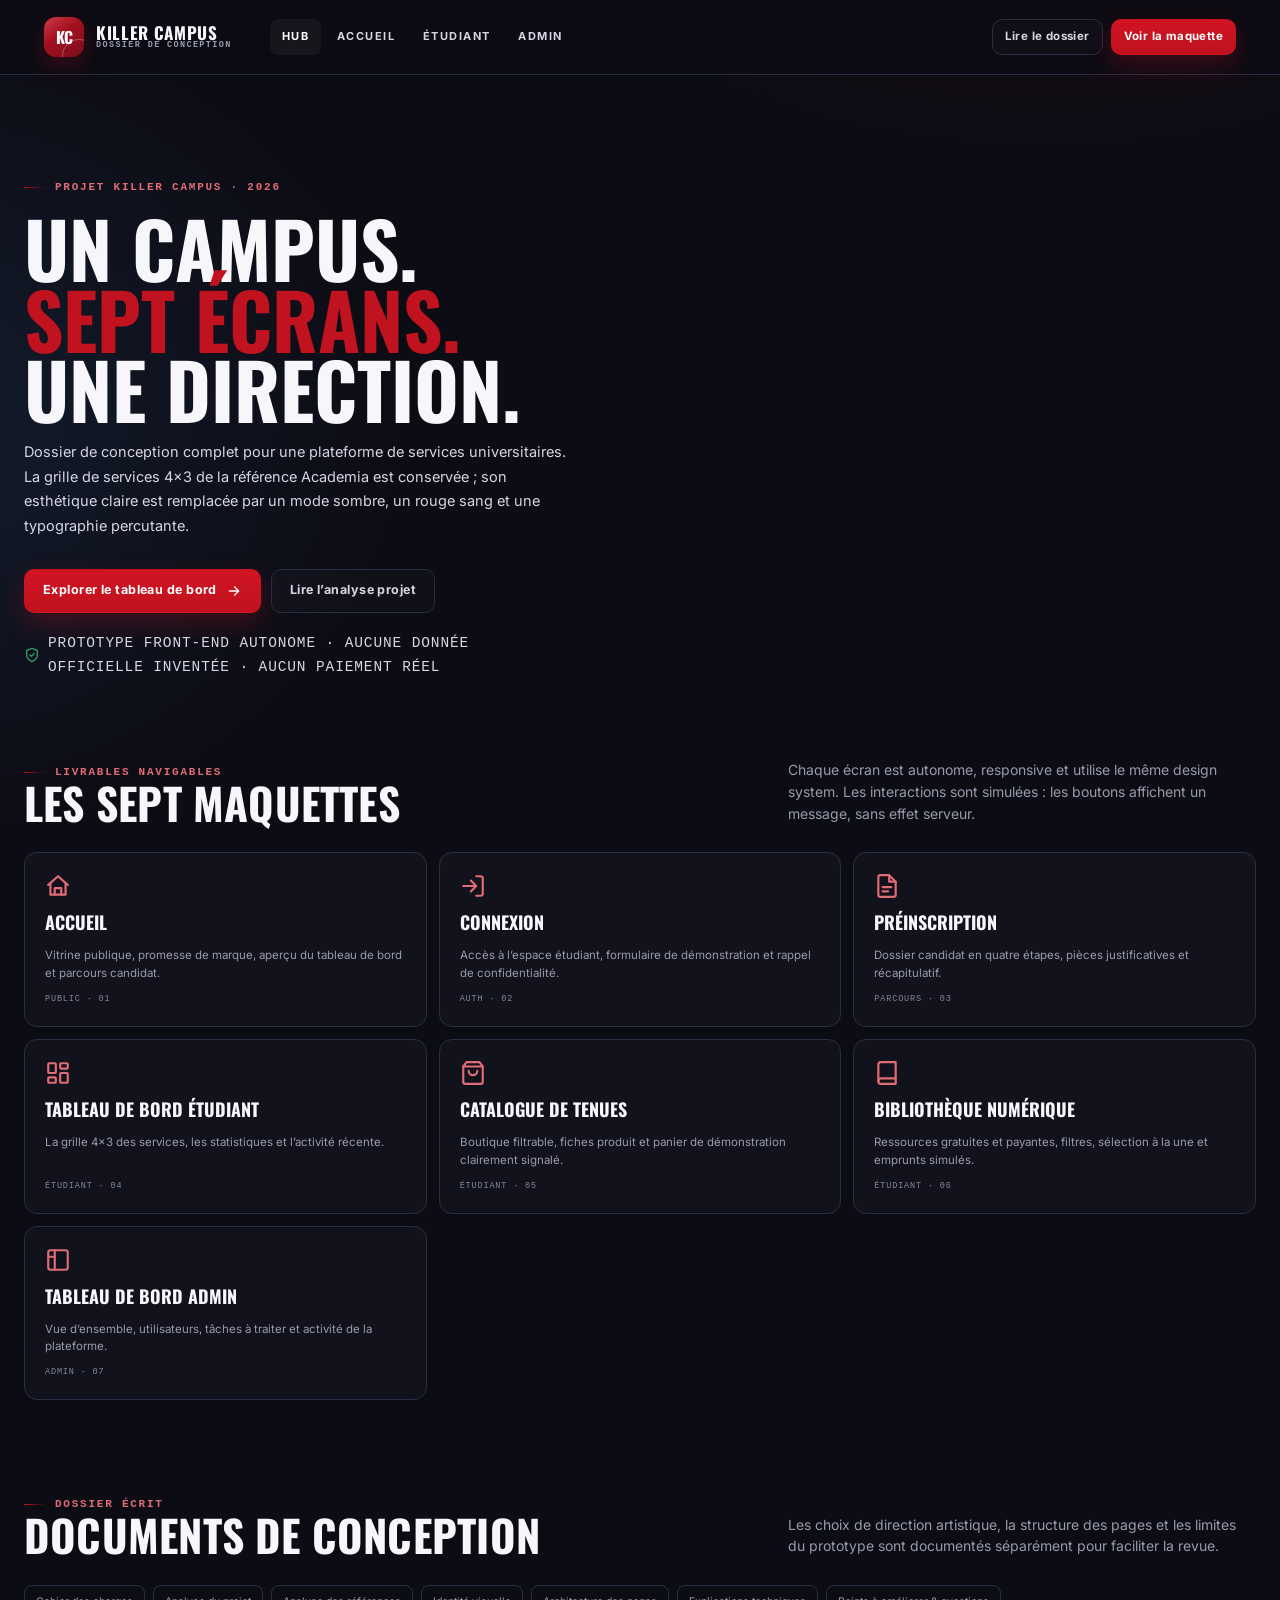
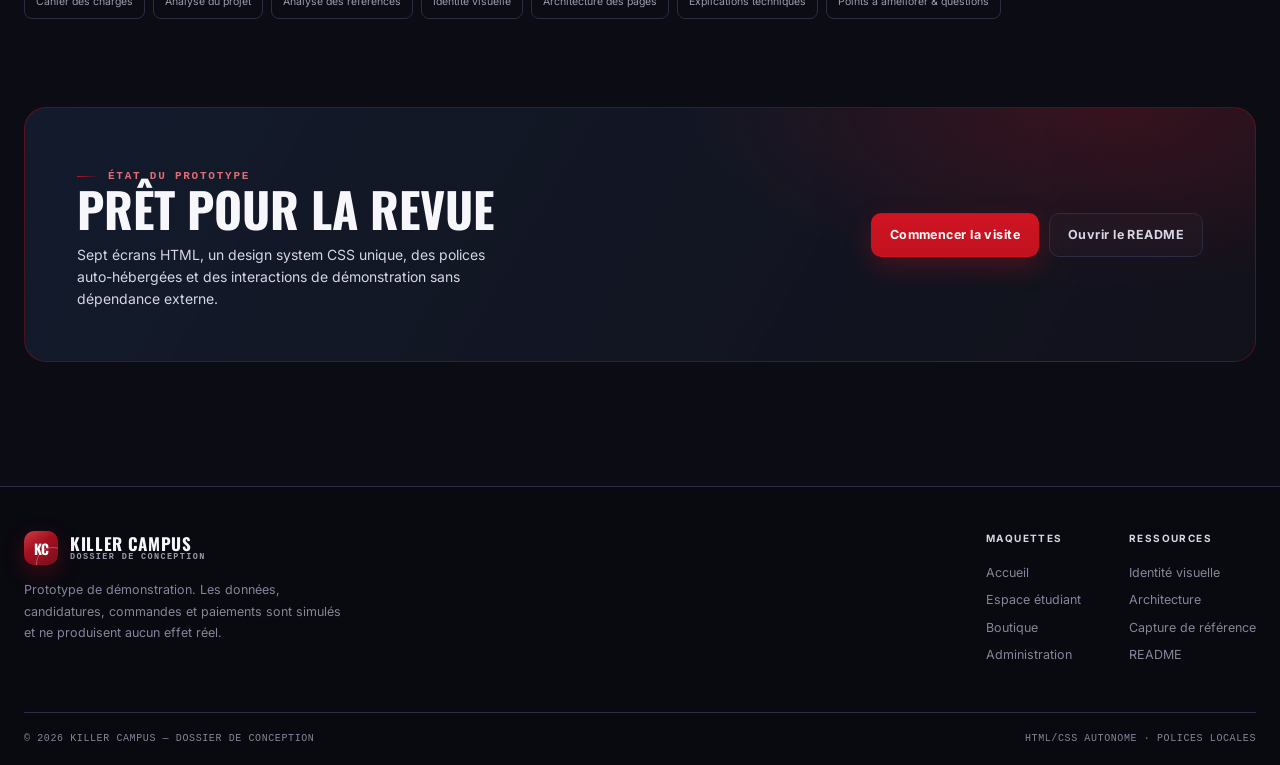
==== index.html @ f640dbdb "Ajoute le dossier de conception et les maquettes Killer Campus" ====
<!DOCTYPE html>
<html lang="fr">
<head>
  <meta charset="utf-8">
  <meta name="viewport" content="width=device-width, initial-scale=1">
  <title>Killer Campus — Dossier de conception &amp; maquettes</title>
  <meta name="description" content="Hub du dossier de conception Killer Campus : analyse, identité visuelle, architecture et sept maquettes HTML/CSS.">
  <link rel="stylesheet" href="styles/killer-campus.css?v=20261032">
</head>
<body>
  <a class="skip-link" href="#contenu">Aller au contenu</a>

  <header class="topbar">
    <div class="topbar-inner">
      <a class="brand" href="index.html">
        <span class="brand-mark">KC</span>
        <span class="brand-text">
          <span class="brand-name">Killer Campus</span>
          <span class="brand-sub">Dossier de conception</span>
        </span>
      </a>

      <nav class="topbar-nav" aria-label="Navigation principale">
        <a class="topbar-link is-active" href="index.html" aria-current="page">Hub</a>
        <a class="topbar-link" href="sources/maquettes/accueil.html">Accueil</a>
        <a class="topbar-link" href="sources/maquettes/dashboard_etudiant.html">Étudiant</a>
        <a class="topbar-link" href="sources/maquettes/dashboard_admin.html">Admin</a>
      </nav>

      <div class="topbar-actions">
        <a class="btn btn--ghost btn--sm" href="sources/README.md">Lire le dossier</a>
        <a class="btn btn--primary btn--sm" href="sources/maquettes/accueil.html">Voir la maquette</a>
        <button class="menu-toggle" type="button" aria-label="Ouvrir le menu" aria-expanded="false" aria-controls="menu-mobile" data-menu-toggle>
          <svg class="icon" viewBox="0 0 24 24" aria-hidden="true"><path d="M4 6h16M4 12h16M4 18h16"/></svg>
        </button>
      </div>
    </div>

    <div class="mobile-nav" id="menu-mobile" data-mobile-nav>
      <nav class="mobile-nav-inner" aria-label="Navigation mobile">
        <a href="index.html" aria-current="page">Hub</a>
        <a href="sources/maquettes/accueil.html">Accueil</a>
        <a href="sources/maquettes/dashboard_etudiant.html">Étudiant</a>
        <a href="sources/maquettes/dashboard_admin.html">Admin</a>
        <a href="sources/README.md">Lire le dossier</a>
      </nav>
    </div>
  </header>

  <main id="contenu">
    <div class="container">
      <section class="hub-hero" aria-labelledby="hub-title">
        <span class="eyebrow">Projet Killer Campus · 2026</span>
        <h1 id="hub-title">Un campus.<br><em>Sept écrans.</em><br>Une direction.</h1>
        <p>
          Dossier de conception complet pour une plateforme de services universitaires.
          La grille de services 4×3 de la référence Academia est conservée ; son esthétique
          claire est remplacée par un mode sombre, un rouge sang et une typographie percutante.
        </p>
        <div class="hero-actions">
          <a class="btn btn--primary" href="sources/maquettes/dashboard_etudiant.html">
            Explorer le tableau de bord
            <svg class="icon icon-sm" viewBox="0 0 24 24" aria-hidden="true"><path d="M5 12h14M13 6l6 6-6 6"/></svg>
          </a>
          <a class="btn btn--ghost" href="sources/analyse_projet.md">Lire l’analyse projet</a>
        </div>
        <p class="hero-note">
          <svg class="icon icon-sm" viewBox="0 0 24 24" aria-hidden="true"><path d="M12 22s8-4 8-10V5l-8-3-8 3v7c0 6 8 10 8 10z"/><path d="m9 12 2 2 4-4"/></svg>
          Prototype front-end autonome · aucune donnée officielle inventée · aucun paiement réel
        </p>
      </section>

      <section class="section section--tight" aria-labelledby="mockups-title">
        <div class="section-head">
          <div>
            <span class="eyebrow">Livrables navigables</span>
            <h2 id="mockups-title">Les sept maquettes</h2>
          </div>
          <p>
            Chaque écran est autonome, responsive et utilise le même design system.
            Les interactions sont simulées : les boutons affichent un message, sans effet serveur.
          </p>
        </div>

        <div class="hub-grid">
          <a class="hub-card" href="sources/maquettes/accueil.html">
            <svg class="icon icon-lg" viewBox="0 0 24 24" aria-hidden="true"><path d="m3 11 9-8 9 8"/><path d="M5 10v10h14V10"/><path d="M9 20v-6h6v6"/></svg>
            <h3>Accueil</h3>
            <p>Vitrine publique, promesse de marque, aperçu du tableau de bord et parcours candidat.</p>
            <span>Public · 01</span>
          </a>
          <a class="hub-card" href="sources/maquettes/connexion.html">
            <svg class="icon icon-lg" viewBox="0 0 24 24" aria-hidden="true"><path d="M15 3h4a2 2 0 0 1 2 2v14a2 2 0 0 1-2 2h-4"/><path d="m10 17 5-5-5-5M15 12H3"/></svg>
            <h3>Connexion</h3>
            <p>Accès à l’espace étudiant, formulaire de démonstration et rappel de confidentialité.</p>
            <span>Auth · 02</span>
          </a>
          <a class="hub-card" href="sources/maquettes/preinscription.html">
            <svg class="icon icon-lg" viewBox="0 0 24 24" aria-hidden="true"><path d="M14 2H6a2 2 0 0 0-2 2v16a2 2 0 0 0 2 2h12a2 2 0 0 0 2-2V8z"/><path d="M14 2v6h6"/><path d="M8 13h8M8 17h5"/></svg>
            <h3>Préinscription</h3>
            <p>Dossier candidat en quatre étapes, pièces justificatives et récapitulatif.</p>
            <span>Parcours · 03</span>
          </a>
          <a class="hub-card" href="sources/maquettes/dashboard_etudiant.html">
            <svg class="icon icon-lg" viewBox="0 0 24 24" aria-hidden="true"><rect x="3" y="3" width="7" height="9" rx="1"/><rect x="14" y="3" width="7" height="5" rx="1"/><rect x="14" y="12" width="7" height="9" rx="1"/><rect x="3" y="16" width="7" height="5" rx="1"/></svg>
            <h3>Tableau de bord étudiant</h3>
            <p>La grille 4×3 des services, les statistiques et l’activité récente.</p>
            <span>Étudiant · 04</span>
          </a>
          <a class="hub-card" href="sources/maquettes/catalogue_tenues.html">
            <svg class="icon icon-lg" viewBox="0 0 24 24" aria-hidden="true"><path d="M6 2 3 6v14a2 2 0 0 0 2 2h14a2 2 0 0 0 2-2V6l-3-4z"/><path d="M3 6h18"/><path d="M16 10a4 4 0 0 1-8 0"/></svg>
            <h3>Catalogue de tenues</h3>
            <p>Boutique filtrable, fiches produit et panier de démonstration clairement signalé.</p>
            <span>Étudiant · 05</span>
          </a>
          <a class="hub-card" href="sources/maquettes/bibliotheque.html">
            <svg class="icon icon-lg" viewBox="0 0 24 24" aria-hidden="true"><path d="M4 19.5A2.5 2.5 0 0 1 6.5 17H20"/><path d="M6.5 2H20v20H6.5A2.5 2.5 0 0 1 4 19.5v-15A2.5 2.5 0 0 1 6.5 2z"/></svg>
            <h3>Bibliothèque numérique</h3>
            <p>Ressources gratuites et payantes, filtres, sélection à la une et emprunts simulés.</p>
            <span>Étudiant · 06</span>
          </a>
          <a class="hub-card" href="sources/maquettes/dashboard_admin.html">
            <svg class="icon icon-lg" viewBox="0 0 24 24" aria-hidden="true"><rect x="3" y="3" width="18" height="18" rx="2"/><path d="M9 3v18M3 9h6"/></svg>
            <h3>Tableau de bord admin</h3>
            <p>Vue d’ensemble, utilisateurs, tâches à traiter et activité de la plateforme.</p>
            <span>Admin · 07</span>
          </a>
        </div>
      </section>

      <section class="section section--tight" aria-labelledby="docs-title">
        <div class="section-head">
          <div>
            <span class="eyebrow">Dossier écrit</span>
            <h2 id="docs-title">Documents de conception</h2>
          </div>
          <p>
            Les choix de direction artistique, la structure des pages et les limites du prototype
            sont documentés séparément pour faciliter la revue.
          </p>
        </div>
        <div class="doc-links">
          <a class="doc-link" href="sources/cahier_des_charges.md">Cahier des charges</a>
          <a class="doc-link" href="sources/analyse_projet.md">Analyse du projet</a>
          <a class="doc-link" href="sources/analyse_referes.md">Analyse des références</a>
          <a class="doc-link" href="sources/identite_visuelle.md">Identité visuelle</a>
          <a class="doc-link" href="sources/architecture_pages.md">Architecture des pages</a>
          <a class="doc-link" href="sources/explications_techniques.md">Explications techniques</a>
          <a class="doc-link" href="sources/points_ameliorer_questions.md">Points à améliorer &amp; questions</a>
        </div>
      </section>

      <section class="section section--tight">
        <div class="cta-band">
          <div>
            <span class="eyebrow">État du prototype</span>
            <h2>Prêt pour la revue</h2>
            <p>
              Sept écrans HTML, un design system CSS unique, des polices auto-hébergées et des
              interactions de démonstration sans dépendance externe.
            </p>
          </div>
          <div class="cta-actions">
            <a class="btn btn--primary" href="sources/maquettes/accueil.html">Commencer la visite</a>
            <a class="btn btn--ghost" href="README.md">Ouvrir le README</a>
          </div>
        </div>
      </section>
    </div>
  </main>

  <footer class="footer">
    <div class="container">
      <div class="footer-inner">
        <div class="footer-brand">
          <a class="brand brand--compact" href="index.html">
            <span class="brand-mark">KC</span>
            <span class="brand-text"><span class="brand-name">Killer Campus</span><span class="brand-sub">Dossier de conception</span></span>
          </a>
          <p>Prototype de démonstration. Les données, candidatures, commandes et paiements sont simulés et ne produisent aucun effet réel.</p>
        </div>
        <div class="footer-cols">
          <div class="footer-col">
            <p class="footer-col-title">Maquettes</p>
            <a href="sources/maquettes/accueil.html">Accueil</a>
            <a href="sources/maquettes/dashboard_etudiant.html">Espace étudiant</a>
            <a href="sources/maquettes/catalogue_tenues.html">Boutique</a>
            <a href="sources/maquettes/dashboard_admin.html">Administration</a>
          </div>
          <div class="footer-col">
            <p class="footer-col-title">Ressources</p>
            <a href="sources/identite_visuelle.md">Identité visuelle</a>
            <a href="sources/architecture_pages.md">Architecture</a>
            <a href="references/referee_academia_20261029.jpg">Capture de référence</a>
            <a href="README.md">README</a>
          </div>
        </div>
      </div>
      <div class="footer-bottom">
        <span>© <span data-year>2026</span> Killer Campus — dossier de conception</span>
        <span>HTML/CSS autonome · polices locales</span>
      </div>
    </div>
  </footer>

  <script src="scripts/app.js?v=20261032"></script>
</body>
</html>
---- styles/killer-campus.css ----
/* ============================================================
   KILLER CAMPUS — DESIGN SYSTEM
   Mode sombre · rouge sang · bleu marine · typographie percutante
   Polices auto-hébergées : aucune dépendance réseau.
   ============================================================ */

/* ---------- 0. Polices ---------- */
@font-face {
  font-family: "Inter";
  font-style: normal;
  font-weight: 400;
  font-display: swap;
  src: url("../assets/fonts/inter-400.ttf") format("truetype");
}

@font-face {
  font-family: "Inter";
  font-style: normal;
  font-weight: 500;
  font-display: swap;
  src: url("../assets/fonts/inter-500.ttf") format("truetype");
}

@font-face {
  font-family: "Inter";
  font-style: normal;
  font-weight: 600;
  font-display: swap;
  src: url("../assets/fonts/inter-600.ttf") format("truetype");
}

@font-face {
  font-family: "Inter";
  font-style: normal;
  font-weight: 700;
  font-display: swap;
  src: url("../assets/fonts/inter-700.ttf") format("truetype");
}

@font-face {
  font-family: "Oswald";
  font-style: normal;
  font-weight: 500;
  font-display: swap;
  src: url("../assets/fonts/oswald-500.ttf") format("truetype");
}

@font-face {
  font-family: "Oswald";
  font-style: normal;
  font-weight: 700;
  font-display: swap;
  src: url("../assets/fonts/oswald-700.ttf") format("truetype");
}

/* ---------- 1. Tokens ---------- */
:root {
  /* Fond */
  --night: #0c0c14;
  --surface: #12121c;
  --surface-2: #171729;
  --surface-3: #1d1d31;

  /* Bordures */
  --border: #2c2c44;
  --border-strong: #3d3d58;

  /* Bleu marine */
  --navy: #1b2a44;
  --navy-soft: #243452;

  /* Rouge */
  --red: #c1121f;
  --red-dark: #a40f1b;
  --red-soft: #e06c75;
  --red-deep: #7a0e1e;
  --red-wash: rgba(193, 18, 31, 0.12);

  /* Texte */
  --text: #f6f6fb;
  --text-2: #d6d6e4;
  --muted: #9a9aae;
  --faint: #85859c;

  /* États */
  --green: #2e9e6b;
  --green-wash: rgba(46, 158, 107, 0.14);
  --amber: #e8a33d;
  --amber-wash: rgba(232, 163, 61, 0.14);

  /* Typographie */
  --font-display: "Oswald", "Archivo Black", "Arial Narrow", "Helvetica Neue", sans-serif;
  --font-body: "Inter", "Segoe UI", system-ui, -apple-system, sans-serif;
  --font-mono: "JetBrains Mono", "SFMono-Regular", Consolas, monospace;

  /* Rythme */
  --radius-sm: 8px;
  --radius: 12px;
  --radius-lg: 16px;
  --radius-xl: 22px;
  --shadow: 0 10px 30px rgba(0, 0, 0, 0.35);
  --shadow-lg: 0 28px 70px rgba(0, 0, 0, 0.55);
  --ring: 0 0 0 3px rgba(193, 18, 31, 0.18);
  --max: 1240px;
}

/* ---------- 2. Reset ---------- */
*,
*::before,
*::after {
  box-sizing: border-box;
}

html {
  scroll-behavior: smooth;
  overflow-x: clip;
}

body {
  margin: 0;
  min-height: 100vh;
  background:
    radial-gradient(900px 540px at 82% -8%, rgba(193, 18, 31, 0.16), transparent 62%),
    radial-gradient(760px 620px at -8% 18%, rgba(27, 42, 68, 0.55), transparent 66%),
    var(--night);
  color: var(--text);
  font-family: var(--font-body);
  font-size: 15px;
  line-height: 1.55;
  -webkit-font-smoothing: antialiased;
  text-rendering: optimizeLegibility;
}

body.app-body {
  background:
    radial-gradient(760px 500px at 88% -10%, rgba(193, 18, 31, 0.1), transparent 60%),
    var(--night);
}

img,
svg {
  display: block;
  max-width: 100%;
}

a {
  color: inherit;
  text-decoration: none;
}

button,
input,
select,
textarea {
  font: inherit;
  color: inherit;
}

button {
  cursor: pointer;
}

h1,
h2,
h3,
h4,
p {
  margin: 0;
}

ul,
ol {
  margin: 0;
  padding: 0;
  list-style: none;
}

::selection {
  background: rgba(193, 18, 31, 0.45);
  color: #fff;
}

:focus-visible {
  outline: 2px solid var(--red-soft);
  outline-offset: 3px;
}

.sr-only {
  position: absolute;
  width: 1px;
  height: 1px;
  padding: 0;
  margin: -1px;
  overflow: hidden;
  clip: rect(0, 0, 0, 0);
  white-space: nowrap;
  border: 0;
}

.skip-link {
  position: fixed;
  top: 12px;
  left: 12px;
  z-index: 200;
  transform: translateY(-160%);
  background: var(--red);
  color: #fff;
  padding: 10px 16px;
  border-radius: var(--radius-sm);
  font-weight: 700;
  transition: transform 0.18s ease;
}

.skip-link:focus {
  transform: none;
}

/* ---------- 3. Typographie ---------- */
.display {
  font-family: var(--font-display);
  font-weight: 800;
  text-transform: uppercase;
  letter-spacing: 0.01em;
  line-height: 0.98;
}

.mono {
  font-family: var(--font-mono);
}

.eyebrow {
  display: inline-flex;
  align-items: center;
  gap: 9px;
  color: var(--red-soft);
  font-family: var(--font-mono);
  font-size: 11px;
  font-weight: 600;
  letter-spacing: 0.16em;
  text-transform: uppercase;
}

.eyebrow::before {
  content: "";
  width: 22px;
  height: 1px;
  background: linear-gradient(90deg, var(--red), transparent);
}

.muted {
  color: var(--muted);
}

.text-2 {
  color: var(--text-2);
}

.text-small {
  font-size: 12.5px;
}

.text-xs {
  font-size: 11px;
}

.upper {
  text-transform: uppercase;
  letter-spacing: 0.12em;
}

/* ---------- 4. Icônes ---------- */
.icon {
  width: 20px;
  height: 20px;
  flex: none;
  fill: none;
  stroke: currentColor;
  stroke-width: 2;
  stroke-linecap: round;
  stroke-linejoin: round;
}

.icon-sm {
  width: 16px;
  height: 16px;
}

.icon-lg {
  width: 26px;
  height: 26px;
}

.icon-xl {
  width: 34px;
  height: 34px;
}

/* ---------- 5. Marque ---------- */
.brand {
  display: inline-flex;
  align-items: center;
  gap: 12px;
  color: var(--text);
  font-weight: 700;
}

.brand-mark {
  position: relative;
  width: 40px;
  height: 40px;
  display: grid;
  place-items: center;
  border-radius: 12px;
  background:
    linear-gradient(145deg, rgba(255, 255, 255, 0.18), transparent 42%),
    linear-gradient(145deg, var(--red), var(--red-deep));
  box-shadow: 0 8px 22px rgba(193, 18, 31, 0.28);
  color: #fff;
  font-family: var(--font-display);
  font-size: 16px;
  font-weight: 900;
  letter-spacing: -0.04em;
  overflow: hidden;
}

.brand-mark::after {
  content: "";
  position: absolute;
  right: -12px;
  bottom: -16px;
  width: 34px;
  height: 34px;
  border: 1px solid rgba(255, 255, 255, 0.28);
  border-radius: 50%;
}

.brand-text {
  display: flex;
  flex-direction: column;
  line-height: 1.05;
}

.brand-name {
  font-family: var(--font-display);
  font-size: 17px;
  font-weight: 800;
  text-transform: uppercase;
  letter-spacing: 0.04em;
}

.brand-sub {
  color: var(--muted);
  font-family: var(--font-mono);
  font-size: 8.5px;
  letter-spacing: 0.16em;
  text-transform: uppercase;
}

.brand--compact .brand-mark {
  width: 34px;
  height: 34px;
  border-radius: 10px;
  font-size: 14px;
}

/* ---------- 6. Topbar publique ---------- */
.topbar {
  position: sticky;
  top: 0;
  z-index: 60;
  background: rgba(12, 12, 20, 0.82);
  border-bottom: 1px solid var(--border);
  backdrop-filter: blur(16px);
}

.topbar-inner {
  display: flex;
  align-items: center;
  gap: 30px;
  max-width: var(--max);
  min-height: 74px;
  margin: 0 auto;
  padding: 0 24px;
}

.topbar-nav {
  display: flex;
  align-items: center;
  gap: 4px;
  margin-left: 8px;
}

.topbar-link {
  padding: 9px 12px;
  border-radius: 8px;
  color: var(--text-2);
  font-size: 11px;
  font-weight: 650;
  letter-spacing: 0.13em;
  text-transform: uppercase;
  transition: color 0.18s ease, background 0.18s ease;
}

.topbar-link:hover,
.topbar-link.is-active {
  color: #fff;
  background: rgba(255, 255, 255, 0.045);
}

.topbar-actions {
  display: flex;
  align-items: center;
  gap: 8px;
  margin-left: auto;
}

.menu-toggle {
  display: none;
  width: 42px;
  height: 42px;
  place-items: center;
  border: 1px solid var(--border);
  border-radius: 10px;
  background: var(--surface);
  color: var(--text);
}

.mobile-nav {
  display: none;
  border-top: 1px solid var(--border);
  background: rgba(12, 12, 20, 0.98);
}

.mobile-nav.is-open {
  display: block;
}

.mobile-nav-inner {
  display: flex;
  flex-direction: column;
  max-width: var(--max);
  margin: 0 auto;
  padding: 14px 24px 20px;
  gap: 4px;
}

.mobile-nav a {
  padding: 12px 10px;
  border-radius: 8px;
  color: var(--text-2);
  font-size: 12px;
  font-weight: 650;
  letter-spacing: 0.12em;
  text-transform: uppercase;
}

.mobile-nav a:hover {
  background: rgba(255, 255, 255, 0.04);
  color: #fff;
}

/* ---------- 7. Boutons ---------- */
.btn {
  display: inline-flex;
  align-items: center;
  justify-content: center;
  gap: 9px;
  min-height: 44px;
  padding: 11px 18px;
  border: 1px solid transparent;
  border-radius: 10px;
  background: transparent;
  color: var(--text);
  font-size: 12.5px;
  font-weight: 650;
  letter-spacing: 0.035em;
  line-height: 1;
  text-decoration: none;
  transition: transform 0.18s ease, background 0.18s ease, border-color 0.18s ease,
    box-shadow 0.18s ease, color 0.18s ease;
}

.btn:hover {
  transform: translateY(-1px);
}

.btn:active {
  transform: translateY(0);
}

.btn--primary {
  background: linear-gradient(180deg, #d01422, var(--red));
  color: #fff;
  box-shadow: 0 10px 26px rgba(193, 18, 31, 0.28);
}

.btn--primary:hover {
  background: linear-gradient(180deg, var(--red), var(--red-dark));
  box-shadow: 0 14px 32px rgba(193, 18, 31, 0.34);
}

.btn--ghost {
  border-color: var(--border);
  color: var(--text-2);
  background: rgba(255, 255, 255, 0.015);
}

.btn--ghost:hover {
  border-color: var(--border-strong);
  color: #fff;
  background: rgba(255, 255, 255, 0.04);
}

.btn--outline {
  border-color: rgba(193, 18, 31, 0.55);
  background: rgba(193, 18, 31, 0.07);
  color: var(--red-soft);
}

.btn--outline:hover {
  background: rgba(193, 18, 31, 0.14);
  border-color: var(--red);
  color: #fff;
}

.btn--sm {
  min-height: 36px;
  padding: 8px 12px;
  font-size: 11.5px;
}

.btn--block {
  width: 100%;
}

.btn--icon {
  width: 40px;
  min-height: 40px;
  padding: 0;
}

/* ---------- 8. Badges ---------- */
.badge {
  display: inline-flex;
  align-items: center;
  gap: 6px;
  padding: 4px 9px;
  border: 1px solid transparent;
  border-radius: 999px;
  font-size: 10.5px;
  font-weight: 650;
  letter-spacing: 0.05em;
  line-height: 1.4;
  white-space: nowrap;
}

.badge--red {
  background: rgba(193, 18, 31, 0.16);
  border-color: rgba(193, 18, 31, 0.38);
  color: #ff9aa2;
}

.badge--green {
  background: var(--green-wash);
  border-color: rgba(46, 158, 107, 0.35);
  color: #6fd3a4;
}

.badge--blue {
  background: rgba(36, 52, 82, 0.65);
  border-color: rgba(96, 126, 170, 0.35);
  color: #a9c0e2;
}

.badge--amber {
  background: var(--amber-wash);
  border-color: rgba(232, 163, 61, 0.35);
  color: #f0bd70;
}

.badge--neutral {
  background: rgba(255, 255, 255, 0.045);
  border-color: var(--border);
  color: var(--text-2);
}

.badge-count {
  display: inline-grid;
  place-items: center;
  min-width: 20px;
  height: 20px;
  padding: 0 5px;
  border-radius: 999px;
  background: var(--red);
  color: #fff;
  font-family: var(--font-mono);
  font-size: 10px;
  font-weight: 700;
  box-shadow: 0 0 0 3px rgba(193, 18, 31, 0.16);
}

/* ---------- 9. Cartes / panneaux ---------- */
.panel {
  border: 1px solid var(--border);
  border-radius: var(--radius-lg);
  background:
    linear-gradient(180deg, rgba(23, 23, 41, 0.72), rgba(18, 18, 28, 0.92));
  box-shadow: var(--shadow);
}

.panel-head {
  display: flex;
  align-items: center;
  justify-content: space-between;
  gap: 16px;
  padding: 18px 20px;
  border-bottom: 1px solid var(--border);
}

.panel-title {
  display: flex;
  align-items: center;
  gap: 9px;
  font-size: 13px;
  font-weight: 650;
  letter-spacing: 0.02em;
}

.panel-title .icon {
  color: var(--red-soft);
}

.panel-body {
  padding: 20px;
}

.panel-body--flush {
  padding: 0;
}

.card {
  border: 1px solid var(--border);
  border-radius: var(--radius-lg);
  background: var(--surface);
  box-shadow: var(--shadow);
}

.card-hover {
  transition: transform 0.2s ease, border-color 0.2s ease, box-shadow 0.2s ease;
}

.card-hover:hover {
  transform: translateY(-3px);
  border-color: var(--border-strong);
  box-shadow: var(--shadow-lg);
}

/* ---------- 10. Layout public ---------- */
.container {
  width: min(var(--max), calc(100% - 48px));
  margin-inline: auto;
}

.section {
  padding: 72px 0;
}

.section--tight {
  padding: 44px 0;
}

.section-head {
  display: flex;
  align-items: flex-end;
  justify-content: space-between;
  gap: 24px;
  margin-bottom: 28px;
}

.section-head h2 {
  font-family: var(--font-display);
  font-size: clamp(28px, 3.4vw, 44px);
  font-weight: 800;
  line-height: 1;
  text-transform: uppercase;
  letter-spacing: 0.005em;
}

.section-head p {
  max-width: 52ch;
  color: var(--muted);
  font-size: 14px;
}

/* ---------- 11. Hero ---------- */
.hero {
  display: grid;
  grid-template-columns: 1.02fr 0.98fr;
  align-items: center;
  gap: clamp(36px, 5vw, 72px);
  padding: clamp(48px, 7vw, 96px) 0 56px;
}

.hero h1 {
  margin: 20px 0 22px;
  font-family: var(--font-display);
  font-size: clamp(52px, 7.2vw, 104px);
  font-weight: 900;
  line-height: 0.9;
  letter-spacing: -0.025em;
  text-transform: uppercase;
}

.hero h1 em {
  color: var(--red);
  font-style: normal;
}

.hero-lead {
  max-width: 54ch;
  color: var(--text-2);
  font-size: clamp(15px, 1.3vw, 17px);
  line-height: 1.7;
}

.hero-actions {
  display: flex;
  flex-wrap: wrap;
  gap: 10px;
  margin-top: 30px;
}

.hero-note {
  display: flex;
  align-items: center;
  gap: 8px;
  margin-top: 18px;
  color: var(--faint);
  font-family: var(--font-mono);
  font-size: 10.5px;
  letter-spacing: 0.06em;
  text-transform: uppercase;
}

.hero-note .icon {
  color: var(--green);
}

.hero-metrics {
  display: flex;
  gap: 28px;
  margin-top: 38px;
  padding-top: 24px;
  border-top: 1px solid var(--border);
}

.hero-metric strong {
  display: block;
  font-family: var(--font-display);
  font-size: 26px;
  font-weight: 800;
  line-height: 1;
}

.hero-metric span {
  color: var(--faint);
  font-family: var(--font-mono);
  font-size: 9.5px;
  letter-spacing: 0.12em;
  text-transform: uppercase;
}

/* Aperçu dashboard */
.preview-wrap {
  position: relative;
}

.preview-wrap::before {
  content: "";
  position: absolute;
  inset: -14% -8% -10%;
  background: radial-gradient(closest-side, rgba(193, 18, 31, 0.2), transparent 72%);
  filter: blur(18px);
  pointer-events: none;
}

.browser {
  position: relative;
  border: 1px solid var(--border-strong);
  border-radius: 18px;
  background: var(--surface);
  box-shadow: 0 40px 100px rgba(0, 0, 0, 0.6);
  overflow: hidden;
  transform: perspective(1400px) rotateY(-4deg) rotateX(2deg);
}

.browser-bar {
  display: flex;
  align-items: center;
  gap: 6px;
  height: 38px;
  padding: 0 14px;
  border-bottom: 1px solid var(--border);
  background: #0a0a11;
}

.browser-dots {
  display: flex;
  gap: 5px;
}

.browser-dots span {
  width: 7px;
  height: 7px;
  border-radius: 50%;
  background: var(--border-strong);
}

.browser-dots span:first-child {
  background: var(--red);
}

.browser-address {
  flex: 1;
  max-width: 220px;
  margin: 0 auto;
  padding: 4px 10px;
  border: 1px solid var(--border);
  border-radius: 999px;
  color: var(--faint);
  font-family: var(--font-mono);
  font-size: 9px;
  text-align: center;
}

.mini-shell {
  display: grid;
  grid-template-columns: 105px minmax(0, 1fr);
  min-height: 350px;
}

.mini-side {
  padding: 16px 10px;
  border-right: 1px solid var(--border);
  background: rgba(12, 12, 20, 0.6);
}

.mini-side .brand-mark {
  width: 26px;
  height: 26px;
  border-radius: 7px;
  font-size: 10px;
  margin-bottom: 16px;
}

.mini-nav {
  display: flex;
  flex-direction: column;
  gap: 5px;
}

.mini-nav span {
  height: 7px;
  border-radius: 4px;
  background: var(--border);
}

.mini-nav span:nth-child(1) {
  width: 82%;
  background: rgba(193, 18, 31, 0.55);
}

.mini-nav span:nth-child(3) {
  width: 66%;
}

.mini-nav span:nth-child(5) {
  width: 74%;
}

.mini-main {
  padding: 16px;
}

.mini-title {
  display: flex;
  align-items: center;
  justify-content: space-between;
  margin-bottom: 12px;
}

.mini-title strong {
  font-family: var(--font-display);
  font-size: 13px;
  letter-spacing: 0.03em;
  text-transform: uppercase;
}

.mini-title span {
  width: 22px;
  height: 22px;
  border-radius: 50%;
  background: var(--navy-soft);
}

.mini-stats {
  display: grid;
  grid-template-columns: repeat(3, 1fr);
  gap: 6px;
  margin-bottom: 10px;
}

.mini-stat {
  padding: 8px;
  border: 1px solid var(--border);
  border-radius: 7px;
  background: rgba(255, 255, 255, 0.02);
}

.mini-stat b {
  display: block;
  font-family: var(--font-display);
  font-size: 15px;
  line-height: 1;
}

.mini-stat i {
  display: block;
  width: 55%;
  height: 4px;
  margin-top: 5px;
  border-radius: 3px;
  background: var(--border);
}

.mini-grid {
  display: grid;
  grid-template-columns: repeat(4, 1fr);
  gap: 6px;
}

.mini-tile {
  display: flex;
  flex-direction: column;
  align-items: flex-start;
  gap: 6px;
  aspect-ratio: 1 / 1;
  padding: 8px;
  border: 1px solid var(--border);
  border-radius: 8px;
  background: rgba(255, 255, 255, 0.018);
}

.mini-tile .icon {
  width: 15px;
  height: 15px;
  color: var(--text-2);
}

.mini-tile span {
  width: 70%;
  height: 4px;
  border-radius: 3px;
  background: var(--border-strong);
}

.mini-tile.is-hot {
  border-color: rgba(193, 18, 31, 0.55);
  background: rgba(193, 18, 31, 0.1);
}

.mini-tile.is-hot .icon {
  color: var(--red-soft);
}

.preview-tag {
  position: absolute;
  right: -8px;
  bottom: 24px;
  display: flex;
  align-items: center;
  gap: 8px;
  padding: 9px 12px;
  border: 1px solid var(--border-strong);
  border-radius: 10px;
  background: rgba(18, 18, 28, 0.95);
  box-shadow: var(--shadow-lg);
  color: var(--text-2);
  font-family: var(--font-mono);
  font-size: 9.5px;
  letter-spacing: 0.08em;
  text-transform: uppercase;
}

.preview-tag .icon {
  color: var(--green);
}

/* ---------- 12. Grilles publiques ---------- */
.feature-grid {
  display: grid;
  grid-template-columns: repeat(3, minmax(0, 1fr));
  gap: 14px;
}

.feature-card {
  position: relative;
  padding: 26px;
  overflow: hidden;
}

.feature-icon {
  display: grid;
  place-items: center;
  width: 44px;
  height: 44px;
  margin-bottom: 18px;
  border: 1px solid rgba(193, 18, 31, 0.35);
  border-radius: 11px;
  background: rgba(193, 18, 31, 0.09);
  color: var(--red-soft);
}

.feature-card h3 {
  margin-bottom: 8px;
  font-family: var(--font-display);
  font-size: 20px;
  font-weight: 800;
  text-transform: uppercase;
  letter-spacing: 0.02em;
}

.feature-card p {
  color: var(--muted);
  font-size: 13.5px;
  line-height: 1.65;
}

.feature-card::after {
  content: "";
  position: absolute;
  right: -40px;
  bottom: -56px;
  width: 120px;
  height: 120px;
  border: 1px solid rgba(255, 255, 255, 0.045);
  border-radius: 50%;
}

.steps {
  display: grid;
  grid-template-columns: repeat(3, minmax(0, 1fr));
  gap: 14px;
  counter-reset: step;
}

.step-card {
  position: relative;
  padding: 24px;
  border-top: 2px solid var(--red);
  counter-increment: step;
}

.step-card::before {
  content: "0" counter(step);
  display: block;
  margin-bottom: 18px;
  color: var(--red);
  font-family: var(--font-display);
  font-size: 34px;
  font-weight: 800;
  line-height: 1;
}

.step-card h3 {
  margin-bottom: 7px;
  font-size: 14px;
  font-weight: 650;
}

.step-card p {
  color: var(--muted);
  font-size: 13px;
}

.cta-band {
  position: relative;
  display: flex;
  align-items: center;
  justify-content: space-between;
  gap: 32px;
  padding: clamp(28px, 5vw, 52px);
  border: 1px solid rgba(193, 18, 31, 0.35);
  border-radius: var(--radius-xl);
  background:
    radial-gradient(600px 260px at 88% 0%, rgba(193, 18, 31, 0.22), transparent 70%),
    linear-gradient(120deg, rgba(27, 42, 68, 0.5), rgba(18, 18, 28, 0.9));
  overflow: hidden;
}

.cta-band h2 {
  max-width: 18ch;
  font-family: var(--font-display);
  font-size: clamp(28px, 4vw, 48px);
  font-weight: 800;
  line-height: 0.98;
  text-transform: uppercase;
}

.cta-band p {
  max-width: 48ch;
  margin-top: 12px;
  color: var(--text-2);
  font-size: 14px;
}

.cta-actions {
  display: flex;
  flex-wrap: wrap;
  gap: 10px;
  flex: none;
}

/* ---------- 13. Footer ---------- */
.footer {
  margin-top: 80px;
  border-top: 1px solid var(--border);
  background: rgba(8, 8, 13, 0.55);
}

.footer-inner {
  display: flex;
  flex-wrap: wrap;
  justify-content: space-between;
  gap: 32px;
  padding: 44px 0;
}

.footer-brand {
  max-width: 320px;
}

.footer-brand p {
  margin-top: 14px;
  color: var(--faint);
  font-size: 12.5px;
  line-height: 1.7;
}

.footer-cols {
  display: flex;
  flex-wrap: wrap;
  gap: 48px;
}

.footer-col h4,
.footer-col-title {
  margin: 0 0 12px;
  color: var(--text-2);
  font-size: 10px;
  font-weight: 700;
  letter-spacing: 0.14em;
  text-transform: uppercase;
}

.footer-col a {
  display: block;
  padding: 4px 0;
  color: var(--faint);
  font-size: 12.5px;
}

.footer-col a:hover {
  color: var(--red-soft);
}

.footer-bottom {
  display: flex;
  flex-wrap: wrap;
  justify-content: space-between;
  gap: 12px;
  padding: 18px 0;
  border-top: 1px solid var(--border);
  color: var(--faint);
  font-family: var(--font-mono);
  font-size: 10px;
  letter-spacing: 0.06em;
  text-transform: uppercase;
}

/* ---------- 14. App shell ---------- */
.app-shell {
  display: grid;
  grid-template-columns: 264px minmax(0, 1fr);
  min-height: 100vh;
}

.sidebar {
  position: sticky;
  top: 0;
  display: flex;
  flex-direction: column;
  gap: 22px;
  height: 100vh;
  padding: 20px 16px 18px;
  border-right: 1px solid var(--border);
  background:
    linear-gradient(180deg, rgba(22, 22, 38, 0.96), rgba(10, 10, 17, 0.99));
  overflow-y: auto;
  z-index: 90;
}

.sidebar-top {
  display: flex;
  align-items: center;
  justify-content: space-between;
  padding: 2px 6px 8px;
}

.sidebar-close {
  display: none;
  width: 34px;
  height: 34px;
  place-items: center;
  border: 1px solid var(--border);
  border-radius: 8px;
  background: transparent;
  color: var(--text-2);
}

.sidebar-nav {
  display: flex;
  flex-direction: column;
  gap: 3px;
}

.nav-group-label {
  padding: 14px 10px 6px;
  color: var(--faint);
  font-family: var(--font-mono);
  font-size: 9px;
  font-weight: 600;
  letter-spacing: 0.16em;
  text-transform: uppercase;
}

.sidebar-link {
  position: relative;
  display: flex;
  align-items: center;
  gap: 11px;
  padding: 9px 10px;
  border-radius: 9px;
  color: var(--text-2);
  font-size: 12.5px;
  font-weight: 500;
  transition: background 0.16s ease, color 0.16s ease;
}

.sidebar-link .icon {
  width: 17px;
  height: 17px;
  color: var(--muted);
}

.sidebar-link:hover {
  background: rgba(255, 255, 255, 0.035);
  color: #fff;
}

.sidebar-link:hover .icon {
  color: var(--text-2);
}

.sidebar-link.is-active {
  background: linear-gradient(90deg, rgba(193, 18, 31, 0.18), rgba(193, 18, 31, 0.03));
  color: #fff;
  box-shadow: inset 2px 0 0 var(--red);
}

.sidebar-link.is-active .icon {
  color: var(--red-soft);
}

.sidebar-link .badge-count {
  margin-left: auto;
}

.sidebar-foot {
  display: flex;
  flex-direction: column;
  gap: 10px;
  margin-top: auto;
  padding-top: 16px;
  border-top: 1px solid var(--border);
}

.sidebar-user {
  display: flex;
  align-items: center;
  gap: 10px;
  padding: 8px;
  border-radius: 10px;
  background: rgba(255, 255, 255, 0.025);
}

.avatar {
  display: grid;
  place-items: center;
  width: 34px;
  height: 34px;
  flex: none;
  border: 1px solid var(--border-strong);
  border-radius: 50%;
  background: linear-gradient(145deg, var(--navy-soft), var(--surface-2));
  color: var(--text);
  font-family: var(--font-display);
  font-size: 12px;
  font-weight: 800;
  letter-spacing: 0.02em;
}

.avatar--red {
  background: linear-gradient(145deg, var(--red), var(--red-deep));
  border-color: rgba(255, 255, 255, 0.2);
}

.sidebar-user-meta {
  min-width: 0;
}

.sidebar-user-meta strong {
  display: block;
  overflow: hidden;
  font-size: 11.5px;
  font-weight: 600;
  text-overflow: ellipsis;
  white-space: nowrap;
}

.sidebar-user-meta span {
  display: block;
  color: var(--faint);
  font-size: 10px;
}

.app-main {
  min-width: 0;
}

.app-topbar {
  position: sticky;
  top: 0;
  z-index: 50;
  display: flex;
  align-items: center;
  gap: 16px;
  min-height: 70px;
  padding: 0 28px;
  border-bottom: 1px solid var(--border);
  background: rgba(12, 12, 20, 0.86);
  backdrop-filter: blur(14px);
}

.app-menu {
  display: none;
  width: 40px;
  height: 40px;
  place-items: center;
  border: 1px solid var(--border);
  border-radius: 9px;
  background: var(--surface);
  color: var(--text);
}

.breadcrumb {
  display: flex;
  align-items: center;
  gap: 8px;
  min-width: 0;
  color: var(--faint);
  font-family: var(--font-mono);
  font-size: 10.5px;
  letter-spacing: 0.06em;
  text-transform: uppercase;
}

.breadcrumb strong {
  overflow: hidden;
  color: var(--text-2);
  font-weight: 500;
  text-overflow: ellipsis;
  white-space: nowrap;
}

.app-search {
  position: relative;
  width: min(280px, 30vw);
  margin-left: auto;
}

.app-search .icon {
  position: absolute;
  top: 50%;
  left: 12px;
  width: 16px;
  height: 16px;
  color: var(--faint);
  transform: translateY(-50%);
  pointer-events: none;
}

.app-search input {
  width: 100%;
  min-height: 38px;
  padding: 8px 12px 8px 36px;
  border: 1px solid var(--border);
  border-radius: 9px;
  background: rgba(255, 255, 255, 0.025);
  color: var(--text);
  font-size: 12px;
}

.app-search input::placeholder {
  color: var(--faint);
}

.app-search input:focus {
  border-color: rgba(193, 18, 31, 0.6);
  outline: none;
  box-shadow: var(--ring);
}

.app-actions {
  display: flex;
  align-items: center;
  gap: 8px;
}

.icon-btn {
  position: relative;
  display: grid;
  place-items: center;
  width: 38px;
  height: 38px;
  border: 1px solid var(--border);
  border-radius: 9px;
  background: rgba(255, 255, 255, 0.018);
  color: var(--text-2);
  transition: background 0.16s ease, border-color 0.16s ease, color 0.16s ease;
}

.icon-btn:hover {
  border-color: var(--border-strong);
  background: rgba(255, 255, 255, 0.04);
  color: #fff;
}

.icon-btn .badge-count {
  position: absolute;
  top: -5px;
  right: -5px;
  box-shadow: 0 0 0 3px var(--night);
}

.app-content {
  width: 100%;
  max-width: 1440px;
  margin: 0 auto;
  padding: 30px 28px 56px;
}

.page-head {
  display: flex;
  align-items: flex-end;
  justify-content: space-between;
  gap: 20px;
  margin-bottom: 24px;
}

.page-head h1 {
  margin-top: 6px;
  font-family: var(--font-display);
  font-size: clamp(30px, 3.4vw, 44px);
  font-weight: 800;
  line-height: 1;
  letter-spacing: 0.005em;
  text-transform: uppercase;
}

.page-head p {
  margin-top: 8px;
  color: var(--muted);
  font-size: 13px;
}

.page-actions {
  display: flex;
  flex-wrap: wrap;
  gap: 8px;
}

.demo-note {
  display: flex;
  align-items: flex-start;
  gap: 10px;
  padding: 11px 14px;
  border: 1px solid rgba(232, 163, 61, 0.28);
  border-radius: 10px;
  background: rgba(232, 163, 61, 0.07);
  color: #d9b17b;
  font-size: 11.5px;
  line-height: 1.5;
}

.demo-note .icon {
  width: 15px;
  height: 15px;
  flex: none;
  margin-top: 1px;
  color: var(--amber);
}

/* ---------- 15. Dashboard ---------- */
.stat-grid {
  display: grid;
  grid-template-columns: repeat(4, minmax(0, 1fr));
  gap: 12px;
}

.stat-card {
  position: relative;
  padding: 17px 18px;
  overflow: hidden;
}

.stat-card::after {
  content: "";
  position: absolute;
  right: -28px;
  top: -36px;
  width: 92px;
  height: 92px;
  border: 1px solid rgba(255, 255, 255, 0.045);
  border-radius: 50%;
}

.stat-label {
  display: flex;
  align-items: center;
  gap: 7px;
  color: var(--muted);
  font-family: var(--font-mono);
  font-size: 9.5px;
  letter-spacing: 0.09em;
  text-transform: uppercase;
}

.stat-label .icon {
  color: var(--red-soft);
}

.stat-value {
  display: flex;
  align-items: baseline;
  gap: 6px;
  margin-top: 10px;
  font-family: var(--font-display);
  font-size: 34px;
  font-weight: 800;
  line-height: 1;
}

.stat-value small {
  color: var(--faint);
  font-family: var(--font-body);
  font-size: 11px;
  font-weight: 500;
}

.stat-trend {
  display: inline-flex;
  align-items: center;
  gap: 4px;
  margin-top: 8px;
  color: var(--green);
  font-family: var(--font-mono);
  font-size: 9.5px;
  letter-spacing: 0.04em;
}

.stat-trend.is-down {
  color: var(--red-soft);
}

.dashboard-banner {
  display: flex;
  align-items: center;
  gap: 16px;
  margin-bottom: 18px;
  padding: 18px 20px;
  border: 1px solid rgba(193, 18, 31, 0.28);
  border-radius: var(--radius-lg);
  background:
    radial-gradient(420px 180px at 86% 0%, rgba(193, 18, 31, 0.2), transparent 70%),
    linear-gradient(120deg, rgba(27, 42, 68, 0.45), rgba(18, 18, 28, 0.75));
}

.dashboard-banner h2 {
  font-family: var(--font-display);
  font-size: clamp(22px, 2.4vw, 30px);
  font-weight: 800;
  line-height: 1;
  text-transform: uppercase;
}

.dashboard-banner p {
  margin-top: 5px;
  color: var(--text-2);
  font-size: 12.5px;
}

.dashboard-banner .avatar {
  width: 46px;
  height: 46px;
  font-size: 15px;
}

.dashboard-banner-actions {
  margin-left: auto;
}

.service-grid {
  display: grid;
  grid-template-columns: repeat(4, minmax(0, 1fr));
  gap: 11px;
}

.service-card {
  position: relative;
  display: flex;
  flex-direction: column;
  align-items: flex-start;
  gap: 9px;
  min-height: 132px;
  padding: 15px;
  border: 1px solid var(--border);
  border-radius: 13px;
  background:
    linear-gradient(145deg, rgba(29, 29, 49, 0.8), rgba(18, 18, 28, 0.9));
  color: var(--text);
  text-align: left;
  transition: transform 0.18s ease, border-color 0.18s ease, box-shadow 0.18s ease,
    background 0.18s ease;
}

.service-card:hover {
  transform: translateY(-2px);
  border-color: var(--border-strong);
  box-shadow: 0 14px 30px rgba(0, 0, 0, 0.32);
}

.service-card.is-active {
  border-color: rgba(193, 18, 31, 0.55);
  background:
    linear-gradient(145deg, rgba(193, 18, 31, 0.17), rgba(23, 23, 41, 0.94));
  box-shadow: inset 0 0 0 1px rgba(193, 18, 31, 0.12);
}

.service-icon {
  display: grid;
  place-items: center;
  width: 40px;
  height: 40px;
  border: 1px solid var(--border);
  border-radius: 10px;
  background: rgba(255, 255, 255, 0.035);
  color: var(--text-2);
}

.service-card.is-active .service-icon {
  border-color: transparent;
  background: linear-gradient(145deg, var(--red), var(--red-deep));
  color: #fff;
  box-shadow: 0 7px 18px rgba(193, 18, 31, 0.3);
}

.service-card.is-empty {
  border-style: dashed;
  background: rgba(18, 18, 28, 0.45);
  color: var(--muted);
}

.service-card.is-empty:hover {
  transform: none;
  border-color: var(--border-strong);
  box-shadow: none;
}

.service-card.is-empty .service-icon {
  border-style: dashed;
  background: transparent;
  color: var(--faint);
}

.service-label {
  font-size: 12.5px;
  font-weight: 600;
  line-height: 1.3;
}

.service-meta {
  margin-top: auto;
  color: var(--faint);
  font-family: var(--font-mono);
  font-size: 8.5px;
  letter-spacing: 0.11em;
  text-transform: uppercase;
}

.service-card .badge {
  position: absolute;
  top: 12px;
  right: 12px;
}

.dash-grid {
  display: grid;
  grid-template-columns: minmax(0, 1.45fr) minmax(300px, 0.85fr);
  gap: 14px;
  align-items: start;
}

.activity-list {
  display: flex;
  flex-direction: column;
}

.activity-item {
  display: flex;
  align-items: flex-start;
  gap: 12px;
  padding: 14px 20px;
  border-bottom: 1px solid rgba(44, 44, 68, 0.55);
}

.activity-item:last-child {
  border-bottom: 0;
}

.activity-dot {
  display: grid;
  place-items: center;
  width: 30px;
  height: 30px;
  flex: none;
  border: 1px solid var(--border);
  border-radius: 9px;
  background: rgba(255, 255, 255, 0.03);
  color: var(--text-2);
}

.activity-dot .icon {
  width: 14px;
  height: 14px;
}

.activity-body {
  min-width: 0;
}

.activity-body strong {
  font-size: 12.5px;
  font-weight: 600;
}

.activity-body p {
  margin-top: 2px;
  color: var(--muted);
  font-size: 11.5px;
}

.activity-body time {
  display: block;
  margin-top: 4px;
  color: var(--faint);
  font-family: var(--font-mono);
  font-size: 9px;
  letter-spacing: 0.06em;
  text-transform: uppercase;
}

.event-item {
  display: flex;
  gap: 12px;
  padding: 13px 20px;
  border-bottom: 1px solid rgba(44, 44, 68, 0.55);
}

.event-item:last-child {
  border-bottom: 0;
}

.event-date {
  display: grid;
  place-items: center;
  width: 42px;
  height: 44px;
  flex: none;
  border: 1px solid var(--border);
  border-radius: 9px;
  background: rgba(255, 255, 255, 0.025);
  text-align: center;
}

.event-date strong {
  display: block;
  font-family: var(--font-display);
  font-size: 16px;
  font-weight: 800;
  line-height: 1;
}

.event-date span {
  display: block;
  margin-top: 2px;
  color: var(--red-soft);
  font-family: var(--font-mono);
  font-size: 8px;
  letter-spacing: 0.1em;
  text-transform: uppercase;
}

.event-body strong {
  display: block;
  font-size: 12px;
  font-weight: 600;
}

.event-body span {
  display: block;
  margin-top: 2px;
  color: var(--faint);
  font-size: 10.5px;
}

.progress-list {
  display: flex;
  flex-direction: column;
  gap: 16px;
}

.progress-row {
  display: flex;
  flex-direction: column;
  gap: 7px;
}

.progress-row-head {
  display: flex;
  align-items: center;
  justify-content: space-between;
  gap: 12px;
  color: var(--text-2);
  font-size: 11.5px;
}

.progress-row-head span:last-child {
  color: var(--muted);
  font-family: var(--font-mono);
  font-size: 10px;
}

.progress-track {
  height: 6px;
  border-radius: 999px;
  background: rgba(255, 255, 255, 0.055);
  overflow: hidden;
}

.progress-fill {
  height: 100%;
  border-radius: inherit;
  background: linear-gradient(90deg, var(--red-dark), var(--red));
}

.progress-fill.is-green {
  background: linear-gradient(90deg, #1e6e4a, var(--green));
}

.progress-fill.is-blue {
  background: linear-gradient(90deg, var(--navy), #43648f);
}

/* ---------- 16. Formulaires ---------- */
.form-grid {
  display: grid;
  grid-template-columns: repeat(2, minmax(0, 1fr));
  gap: 16px;
}

.form-grid .span-2 {
  grid-column: span 2;
}

.field {
  display: flex;
  flex-direction: column;
  gap: 7px;
}

.label {
  color: var(--text-2);
  font-size: 11.5px;
  font-weight: 600;
  letter-spacing: 0.02em;
}

.label .req {
  color: var(--red-soft);
}

.hint {
  color: var(--faint);
  font-size: 10.5px;
  line-height: 1.45;
}

.input,
.select,
.textarea {
  width: 100%;
  min-height: 46px;
  padding: 11px 13px;
  border: 1px solid var(--border);
  border-radius: 10px;
  background: var(--surface-2);
  color: var(--text);
  font-size: 13px;
  transition: border-color 0.16s ease, box-shadow 0.16s ease, background 0.16s ease;
}

.textarea {
  min-height: 98px;
  resize: vertical;
}

.input::placeholder,
.textarea::placeholder {
  color: var(--faint);
}

.input:hover,
.select:hover,
.textarea:hover {
  border-color: var(--border-strong);
}

.input:focus,
.select:focus,
.textarea:focus {
  border-color: rgba(193, 18, 31, 0.7);
  outline: none;
  box-shadow: var(--ring);
  background: rgba(23, 23, 41, 0.92);
}

.select {
  appearance: none;
  padding-right: 38px;
  background-image: url("data:image/svg+xml,%3Csvg xmlns='http://www.w3.org/2000/svg' width='16' height='16' viewBox='0 0 24 24' fill='none' stroke='%239A9AAE' stroke-width='2' stroke-linecap='round' stroke-linejoin='round'%3E%3Cpolyline points='6 9 12 15 18 9'/%3E%3C/svg%3E");
  background-repeat: no-repeat;
  background-position: right 13px center;
}

.input-group {
  position: relative;
}

.input-group .icon {
  position: absolute;
  top: 50%;
  left: 13px;
  width: 17px;
  height: 17px;
  color: var(--faint);
  transform: translateY(-50%);
  pointer-events: none;
}

.input-group .input {
  padding-left: 40px;
}

.input-group .input-action {
  position: absolute;
  top: 50%;
  right: 8px;
  display: grid;
  place-items: center;
  width: 32px;
  height: 32px;
  border: 0;
  border-radius: 7px;
  background: transparent;
  color: var(--muted);
  transform: translateY(-50%);
}

.input-group .input-action:hover {
  background: rgba(255, 255, 255, 0.05);
  color: var(--text);
}

.check {
  display: flex;
  align-items: flex-start;
  gap: 10px;
  color: var(--muted);
  font-size: 11.5px;
  line-height: 1.5;
}

.check input {
  width: 16px;
  height: 16px;
  margin-top: 1px;
  accent-color: var(--red);
  flex: none;
}

.form-actions {
  display: flex;
  flex-wrap: wrap;
  align-items: center;
  justify-content: space-between;
  gap: 12px;
  padding-top: 18px;
  border-top: 1px solid var(--border);
}

.form-actions-right {
  display: flex;
  flex-wrap: wrap;
  gap: 8px;
}

.upload-grid {
  display: grid;
  grid-template-columns: repeat(3, minmax(0, 1fr));
  gap: 10px;
}

.upload-card {
  display: flex;
  flex-direction: column;
  align-items: center;
  gap: 7px;
  padding: 18px 12px;
  border: 1px dashed var(--border-strong);
  border-radius: 10px;
  background: rgba(255, 255, 255, 0.015);
  color: var(--muted);
  text-align: center;
  transition: border-color 0.16s ease, background 0.16s ease;
}

.upload-card:hover {
  border-color: var(--red);
  background: rgba(193, 18, 31, 0.06);
}

.upload-card strong {
  color: var(--text-2);
  font-size: 11.5px;
  font-weight: 600;
}

.upload-card span {
  font-size: 9.5px;
  color: var(--faint);
}

.upload-card .icon {
  width: 22px;
  height: 22px;
  color: var(--red-soft);
}

/* ---------- 17. Stepper ---------- */
.stepper {
  display: flex;
  gap: 0;
  padding: 18px 20px;
  border: 1px solid var(--border);
  border-radius: var(--radius-lg);
  background: rgba(18, 18, 28, 0.72);
}

.step {
  position: relative;
  flex: 1;
  display: flex;
  align-items: center;
  gap: 10px;
  min-width: 0;
}

.step::after {
  content: "";
  flex: 1;
  height: 1px;
  margin: 0 12px;
  background: var(--border);
}

.step:last-child::after {
  display: none;
}

.step-dot {
  display: grid;
  place-items: center;
  width: 28px;
  height: 28px;
  flex: none;
  border: 1px solid var(--border-strong);
  border-radius: 50%;
  background: var(--surface-2);
  color: var(--muted);
  font-family: var(--font-mono);
  font-size: 10px;
  font-weight: 700;
}

.step-label {
  display: flex;
  flex-direction: column;
  min-width: 0;
}

.step-label strong {
  overflow: hidden;
  color: var(--text-2);
  font-size: 10.5px;
  font-weight: 600;
  text-overflow: ellipsis;
  white-space: nowrap;
}

.step-label span {
  color: var(--faint);
  font-family: var(--font-mono);
  font-size: 8px;
  letter-spacing: 0.08em;
  text-transform: uppercase;
}

.step.is-done .step-dot {
  border-color: transparent;
  background: var(--green);
  color: #fff;
}

.step.is-done .step-label strong {
  color: var(--text);
}

.step.is-active .step-dot {
  border-color: transparent;
  background: var(--red);
  color: #fff;
  box-shadow: 0 0 0 4px rgba(193, 18, 31, 0.15);
}

.step.is-active .step-label strong {
  color: #fff;
}

.summary-list {
  display: flex;
  flex-direction: column;
}

.summary-row {
  display: flex;
  align-items: flex-start;
  justify-content: space-between;
  gap: 14px;
  padding: 11px 0;
  border-bottom: 1px solid rgba(44, 44, 68, 0.55);
  font-size: 11.5px;
}

.summary-row:last-child {
  border-bottom: 0;
}

.summary-row span {
  color: var(--muted);
}

.summary-row strong {
  max-width: 60%;
  color: var(--text-2);
  font-weight: 600;
  text-align: right;
}

/* ---------- 18. Boutique ---------- */
.filter-bar {
  display: flex;
  flex-wrap: wrap;
  align-items: center;
  gap: 8px;
  margin-bottom: 16px;
}

.chip {
  display: inline-flex;
  align-items: center;
  gap: 6px;
  min-height: 34px;
  padding: 7px 12px;
  border: 1px solid var(--border);
  border-radius: 999px;
  background: rgba(255, 255, 255, 0.02);
  color: var(--muted);
  font-size: 10.5px;
  font-weight: 600;
  letter-spacing: 0.04em;
  transition: border-color 0.16s ease, color 0.16s ease, background 0.16s ease;
}

.chip:hover {
  border-color: var(--border-strong);
  color: var(--text-2);
}

.chip.is-active {
  border-color: rgba(193, 18, 31, 0.6);
  background: rgba(193, 18, 31, 0.12);
  color: #ffb3b9;
}

.filter-spacer {
  flex: 1;
}

.select--sm {
  width: auto;
  min-height: 34px;
  padding: 6px 34px 6px 11px;
  font-size: 10.5px;
  background-position: right 10px center;
}

.shop-layout {
  display: grid;
  grid-template-columns: minmax(0, 1fr) 300px;
  gap: 16px;
  align-items: start;
}

.product-grid {
  display: grid;
  grid-template-columns: repeat(3, minmax(0, 1fr));
  gap: 13px;
}

.product-card {
  overflow: hidden;
  border: 1px solid var(--border);
  border-radius: 14px;
  background: var(--surface);
  transition: transform 0.18s ease, border-color 0.18s ease, box-shadow 0.18s ease;
}

.product-card:hover {
  transform: translateY(-3px);
  border-color: var(--border-strong);
  box-shadow: var(--shadow-lg);
}

.product-art {
  position: relative;
  display: grid;
  place-items: center;
  aspect-ratio: 4 / 3;
  overflow: hidden;
  background:
    radial-gradient(120% 100% at 20% 0%, rgba(255, 255, 255, 0.12), transparent 55%),
    linear-gradient(145deg, #22223a, #13131f);
}

.product-art::before {
  content: "";
  position: absolute;
  inset: 0;
  background-image:
    linear-gradient(rgba(255, 255, 255, 0.035) 1px, transparent 1px),
    linear-gradient(90deg, rgba(255, 255, 255, 0.035) 1px, transparent 1px);
  background-size: 22px 22px;
  mask-image: linear-gradient(180deg, #000, transparent 80%);
}

.product-art .icon {
  position: relative;
  z-index: 1;
  width: 46%;
  height: 46%;
  color: rgba(246, 246, 251, 0.86);
  filter: drop-shadow(0 14px 20px rgba(0, 0, 0, 0.45));
  stroke-width: 1.4;
}

.product-art--red {
  background:
    radial-gradient(120% 100% at 20% 0%, rgba(255, 255, 255, 0.16), transparent 55%),
    linear-gradient(145deg, #5c0c16, #21070d);
}

.product-art--navy {
  background:
    radial-gradient(120% 100% at 20% 0%, rgba(255, 255, 255, 0.14), transparent 55%),
    linear-gradient(145deg, #1b2a44, #0e1523);
}

.product-art--green {
  background:
    radial-gradient(120% 100% at 20% 0%, rgba(255, 255, 255, 0.12), transparent 55%),
    linear-gradient(145deg, #174634, #0b1f18);
}

.product-art--amber {
  background:
    radial-gradient(120% 100% at 20% 0%, rgba(255, 255, 255, 0.14), transparent 55%),
    linear-gradient(145deg, #5a3b11, #231708);
}

.product-art--slate {
  background:
    radial-gradient(120% 100% at 20% 0%, rgba(255, 255, 255, 0.1), transparent 55%),
    linear-gradient(145deg, #2d2d42, #14141f);
}

.product-art--violet {
  background:
    radial-gradient(120% 100% at 20% 0%, rgba(255, 255, 255, 0.12), transparent 55%),
    linear-gradient(145deg, #3b2145, #180d1e);
}

.product-body {
  padding: 13px 14px 14px;
}

.product-top {
  display: flex;
  align-items: flex-start;
  justify-content: space-between;
  gap: 10px;
}

.product-title {
  font-size: 12.5px;
  font-weight: 600;
  line-height: 1.3;
}

.product-type {
  margin-top: 3px;
  color: var(--faint);
  font-family: var(--font-mono);
  font-size: 8.5px;
  letter-spacing: 0.08em;
  text-transform: uppercase;
}

.product-price {
  margin-top: 12px;
  font-family: var(--font-display);
  font-size: 18px;
  font-weight: 800;
  line-height: 1;
}

.product-price small {
  color: var(--faint);
  font-family: var(--font-body);
  font-size: 9px;
  font-weight: 500;
}

.product-actions {
  display: flex;
  gap: 6px;
  margin-top: 12px;
}

.product-actions .btn {
  flex: 1;
}

.cart-panel {
  position: sticky;
  top: 88px;
}

.cart-item {
  display: flex;
  align-items: center;
  gap: 10px;
  padding: 10px 0;
  border-bottom: 1px solid rgba(44, 44, 68, 0.55);
}

.cart-item:last-of-type {
  border-bottom: 0;
}

.cart-thumb {
  display: grid;
  place-items: center;
  width: 40px;
  height: 40px;
  flex: none;
  border: 1px solid var(--border);
  border-radius: 9px;
  background: var(--surface-2);
  color: var(--text-2);
}

.cart-thumb .icon {
  width: 19px;
  height: 19px;
}

.cart-item-body {
  min-width: 0;
  flex: 1;
}

.cart-item-body strong {
  display: block;
  overflow: hidden;
  font-size: 11px;
  font-weight: 600;
  text-overflow: ellipsis;
  white-space: nowrap;
}

.cart-item-body span {
  color: var(--faint);
  font-family: var(--font-mono);
  font-size: 9px;
}

.cart-item-price {
  color: var(--text-2);
  font-family: var(--font-mono);
  font-size: 10px;
  white-space: nowrap;
}

.cart-total {
  display: flex;
  align-items: center;
  justify-content: space-between;
  padding: 14px 0;
  border-top: 1px solid var(--border);
  font-size: 11.5px;
}

.cart-total strong {
  font-family: var(--font-display);
  font-size: 22px;
  font-weight: 800;
}

/* ---------- 19. Bibliothèque ---------- */
.library-layout {
  display: grid;
  grid-template-columns: minmax(0, 1fr) 300px;
  gap: 16px;
  align-items: start;
}

.library-grid {
  display: grid;
  grid-template-columns: repeat(4, minmax(0, 1fr));
  gap: 12px;
}

.resource-card {
  display: flex;
  flex-direction: column;
  overflow: hidden;
  border: 1px solid var(--border);
  border-radius: 13px;
  background: var(--surface);
  transition: transform 0.18s ease, border-color 0.18s ease;
}

.resource-card:hover {
  transform: translateY(-3px);
  border-color: var(--border-strong);
}

.resource-cover {
  position: relative;
  display: flex;
  flex-direction: column;
  justify-content: space-between;
  aspect-ratio: 4 / 5;
  padding: 14px;
  overflow: hidden;
  background:
    radial-gradient(120% 90% at 15% 0%, rgba(255, 255, 255, 0.16), transparent 60%),
    linear-gradient(150deg, #1b2a44, #0d111c);
}

.resource-cover::before {
  content: "";
  position: absolute;
  right: -28px;
  bottom: -40px;
  width: 120px;
  height: 120px;
  border: 1px solid rgba(255, 255, 255, 0.12);
  border-radius: 50%;
}

.resource-cover--red {
  background:
    radial-gradient(120% 90% at 15% 0%, rgba(255, 255, 255, 0.18), transparent 60%),
    linear-gradient(150deg, #7a0e1e, #21060b);
}

.resource-cover--green {
  background:
    radial-gradient(120% 90% at 15% 0%, rgba(255, 255, 255, 0.14), transparent 60%),
    linear-gradient(150deg, #1d5e43, #0a1d16);
}

.resource-cover--amber {
  background:
    radial-gradient(120% 90% at 15% 0%, rgba(255, 255, 255, 0.16), transparent 60%),
    linear-gradient(150deg, #6b4617, #221607);
}

.resource-cover--slate {
  background:
    radial-gradient(120% 90% at 15% 0%, rgba(255, 255, 255, 0.12), transparent 60%),
    linear-gradient(150deg, #34344d, #12121c);
}

.resource-cover--violet {
  background:
    radial-gradient(120% 90% at 15% 0%, rgba(255, 255, 255, 0.14), transparent 60%),
    linear-gradient(150deg, #4a2757, #180d1e);
}

.resource-cover-label {
  position: relative;
  z-index: 1;
  color: rgba(255, 255, 255, 0.72);
  font-family: var(--font-mono);
  font-size: 8px;
  letter-spacing: 0.14em;
  text-transform: uppercase;
}

.resource-cover-title {
  position: relative;
  z-index: 1;
  font-family: var(--font-display);
  font-size: 19px;
  font-weight: 800;
  line-height: 0.98;
  text-transform: uppercase;
}

.resource-cover .icon {
  position: absolute;
  right: 12px;
  bottom: 12px;
  width: 22px;
  height: 22px;
  color: rgba(255, 255, 255, 0.45);
}

.resource-body {
  display: flex;
  flex-direction: column;
  flex: 1;
  padding: 12px 13px 13px;
}

.resource-body h3 {
  font-size: 11.5px;
  font-weight: 600;
  line-height: 1.35;
}

.resource-body p {
  margin-top: 3px;
  color: var(--faint);
  font-size: 9.5px;
}

.resource-meta {
  display: flex;
  align-items: center;
  justify-content: space-between;
  gap: 8px;
  margin-top: auto;
  padding-top: 10px;
}

.resource-price {
  color: var(--text-2);
  font-family: var(--font-mono);
  font-size: 10px;
  font-weight: 600;
}

.resource-price.is-free {
  color: #6fd3a4;
}

.resource-card .btn {
  min-height: 30px;
  padding: 6px 9px;
  font-size: 9.5px;
}

.featured-resource {
  display: grid;
  grid-template-columns: 150px minmax(0, 1fr);
  gap: 20px;
  align-items: center;
  margin-bottom: 16px;
  padding: 18px;
  border: 1px solid rgba(193, 18, 31, 0.32);
  border-radius: var(--radius-lg);
  background:
    radial-gradient(420px 200px at 90% 0%, rgba(193, 18, 31, 0.2), transparent 70%),
    linear-gradient(120deg, rgba(27, 42, 68, 0.45), rgba(18, 18, 28, 0.82));
}

.featured-cover {
  display: flex;
  flex-direction: column;
  justify-content: space-between;
  aspect-ratio: 4 / 3;
  padding: 14px;
  border-radius: 10px;
  background:
    radial-gradient(100% 100% at 0% 0%, rgba(255, 255, 255, 0.18), transparent 55%),
    linear-gradient(145deg, var(--red), var(--red-deep));
  box-shadow: 0 16px 34px rgba(193, 18, 31, 0.25);
}

.featured-cover span {
  color: rgba(255, 255, 255, 0.72);
  font-family: var(--font-mono);
  font-size: 8px;
  letter-spacing: 0.14em;
  text-transform: uppercase;
}

.featured-cover strong {
  font-family: var(--font-display);
  font-size: 21px;
  font-weight: 800;
  line-height: 0.95;
  text-transform: uppercase;
}

.featured-body h2 {
  font-family: var(--font-display);
  font-size: clamp(22px, 2.4vw, 30px);
  font-weight: 800;
  line-height: 1;
  text-transform: uppercase;
}

.featured-body p {
  max-width: 54ch;
  margin-top: 7px;
  color: var(--text-2);
  font-size: 12px;
}

.featured-actions {
  display: flex;
  flex-wrap: wrap;
  gap: 8px;
  margin-top: 14px;
}

.loan-item {
  display: flex;
  align-items: center;
  gap: 10px;
  padding: 11px 0;
  border-bottom: 1px solid rgba(44, 44, 68, 0.55);
}

.loan-item:last-child {
  border-bottom: 0;
}

.loan-cover {
  display: grid;
  place-items: center;
  width: 36px;
  height: 44px;
  flex: none;
  border-radius: 6px;
  background: linear-gradient(145deg, var(--navy), #0e1523);
  color: var(--text-2);
}

.loan-cover .icon {
  width: 16px;
  height: 16px;
}

.loan-body {
  min-width: 0;
  flex: 1;
}

.loan-body strong {
  display: block;
  overflow: hidden;
  font-size: 10.5px;
  font-weight: 600;
  text-overflow: ellipsis;
  white-space: nowrap;
}

.loan-body span {
  color: var(--faint);
  font-family: var(--font-mono);
  font-size: 8.5px;
}

/* ---------- 20. Admin / tableaux ---------- */
.admin-layout {
  display: grid;
  grid-template-columns: minmax(0, 1.55fr) minmax(290px, 0.75fr);
  gap: 14px;
  align-items: start;
}

.admin-layout > * {
  min-width: 0;
}

.table-wrap {
  max-width: 100%;
  overflow-x: auto;
}

.table {
  width: 100%;
  border-collapse: collapse;
  min-width: 580px;
}

.table th {
  padding: 11px 18px;
  border-bottom: 1px solid var(--border);
  color: var(--faint);
  font-family: var(--font-mono);
  font-size: 8.5px;
  font-weight: 600;
  letter-spacing: 0.1em;
  text-align: left;
  text-transform: uppercase;
  white-space: nowrap;
}

.table td {
  padding: 13px 18px;
  border-bottom: 1px solid rgba(44, 44, 68, 0.5);
  color: var(--text-2);
  font-size: 11.5px;
  vertical-align: middle;
}

.table tr:last-child td {
  border-bottom: 0;
}

.table tbody tr {
  transition: background 0.15s ease;
}

.table tbody tr:hover {
  background: rgba(255, 255, 255, 0.018);
}

.table-user {
  display: flex;
  align-items: center;
  gap: 9px;
}

.table-user .avatar {
  width: 28px;
  height: 28px;
  font-size: 10px;
}

.table-user strong {
  display: block;
  color: var(--text);
  font-size: 11.5px;
  font-weight: 600;
}

.table-user span {
  display: block;
  color: var(--faint);
  font-size: 9.5px;
}

.table-actions {
  display: flex;
  gap: 5px;
  justify-content: flex-end;
}

.table-actions button {
  display: grid;
  place-items: center;
  width: 28px;
  height: 28px;
  border: 1px solid var(--border);
  border-radius: 7px;
  background: transparent;
  color: var(--muted);
}

.table-actions button:hover {
  border-color: var(--border-strong);
  color: #fff;
}

.chart-wrap {
  padding: 18px 20px 20px;
}

.chart-legend {
  display: flex;
  flex-wrap: wrap;
  gap: 14px;
  margin-bottom: 14px;
}

.chart-legend span {
  display: inline-flex;
  align-items: center;
  gap: 6px;
  color: var(--muted);
  font-size: 10px;
}

.chart-legend i {
  width: 7px;
  height: 7px;
  border-radius: 2px;
  background: var(--red);
}

.chart-legend span:nth-child(2) i {
  background: var(--navy-soft);
}

.chart {
  width: 100%;
  height: auto;
}

.chart-grid line {
  stroke: rgba(255, 255, 255, 0.055);
  stroke-width: 1;
}

.chart-labels text {
  fill: var(--faint);
  font-family: var(--font-mono);
  font-size: 8px;
  letter-spacing: 0.04em;
}

.chart-line {
  fill: none;
  stroke: var(--red);
  stroke-width: 2.4;
  stroke-linecap: round;
  stroke-linejoin: round;
}

.chart-area {
  fill: url(#area-red);
}

.bar-chart {
  display: flex;
  align-items: flex-end;
  gap: 10px;
  height: 170px;
  padding-top: 10px;
}

.bar-col {
  display: flex;
  flex-direction: column;
  align-items: center;
  justify-content: flex-end;
  gap: 7px;
  flex: 1;
  height: 100%;
}

.bar {
  width: 100%;
  max-width: 34px;
  border-radius: 5px 5px 2px 2px;
  background: linear-gradient(180deg, var(--red), var(--red-deep));
  box-shadow: 0 0 18px rgba(193, 18, 31, 0.18);
}

.bar.is-navy {
  background: linear-gradient(180deg, #3c5b85, var(--navy));
  box-shadow: none;
}

.bar-col span {
  color: var(--faint);
  font-family: var(--font-mono);
  font-size: 8px;
  letter-spacing: 0.04em;
  text-align: center;
}

.task-list {
  display: flex;
  flex-direction: column;
}

.task-item {
  display: flex;
  align-items: center;
  gap: 11px;
  padding: 12px 0;
  border-bottom: 1px solid rgba(44, 44, 68, 0.55);
}

.task-item:last-child {
  border-bottom: 0;
}

.task-icon {
  display: grid;
  place-items: center;
  width: 32px;
  height: 32px;
  flex: none;
  border: 1px solid var(--border);
  border-radius: 8px;
  background: rgba(255, 255, 255, 0.03);
  color: var(--red-soft);
}

.task-icon .icon {
  width: 15px;
  height: 15px;
}

.task-body {
  flex: 1;
  min-width: 0;
}

.task-body strong {
  display: block;
  font-size: 11px;
  font-weight: 600;
}

.task-body span {
  display: block;
  color: var(--faint);
  font-size: 9.5px;
}

.task-item .badge-count {
  background: var(--navy-soft);
  box-shadow: none;
}

/* ---------- 21. Auth ---------- */
.auth {
  display: grid;
  grid-template-columns: 1.02fr 0.98fr;
  min-height: 100vh;
}

.auth-aside {
  position: relative;
  display: flex;
  flex-direction: column;
  justify-content: space-between;
  padding: clamp(28px, 5vw, 64px);
  border-right: 1px solid var(--border);
  background:
    radial-gradient(700px 420px at 88% 8%, rgba(193, 18, 31, 0.2), transparent 65%),
    radial-gradient(520px 520px at 0% 100%, rgba(27, 42, 68, 0.6), transparent 70%),
    #0a0a11;
  overflow: hidden;
}

.auth-aside::before {
  content: "";
  position: absolute;
  right: -140px;
  bottom: -140px;
  width: 420px;
  height: 420px;
  border: 1px solid rgba(255, 255, 255, 0.06);
  border-radius: 50%;
}

.auth-aside::after {
  content: "";
  position: absolute;
  right: -60px;
  bottom: -60px;
  width: 240px;
  height: 240px;
  border: 1px solid rgba(193, 18, 31, 0.18);
  border-radius: 50%;
}

.auth-aside-content {
  position: relative;
  z-index: 1;
  max-width: 520px;
  margin-top: 70px;
}

.auth-aside h1 {
  margin: 18px 0 18px;
  font-family: var(--font-display);
  font-size: clamp(42px, 5vw, 72px);
  font-weight: 900;
  line-height: 0.92;
  text-transform: uppercase;
}

.auth-aside h1 em {
  color: var(--red);
  font-style: normal;
}

.auth-aside p {
  max-width: 46ch;
  color: var(--text-2);
  font-size: 14px;
  line-height: 1.7;
}

.auth-list {
  display: flex;
  flex-direction: column;
  gap: 12px;
  margin-top: 28px;
}

.auth-list li {
  display: flex;
  align-items: flex-start;
  gap: 10px;
  color: var(--muted);
  font-size: 12.5px;
}

.auth-list .icon {
  width: 16px;
  height: 16px;
  margin-top: 2px;
  color: var(--green);
}

.auth-aside-foot {
  position: relative;
  z-index: 1;
  display: flex;
  flex-wrap: wrap;
  align-items: center;
  gap: 12px;
  color: var(--faint);
  font-family: var(--font-mono);
  font-size: 9.5px;
  letter-spacing: 0.08em;
  text-transform: uppercase;
}

.auth-main {
  display: grid;
  place-items: center;
  padding: 44px 24px;
  background: rgba(12, 12, 20, 0.6);
}

.auth-card {
  width: min(430px, 100%);
}

.auth-card h2 {
  margin-top: 22px;
  font-family: var(--font-display);
  font-size: clamp(30px, 3.6vw, 40px);
  font-weight: 800;
  line-height: 1;
  text-transform: uppercase;
}

.auth-card > p {
  margin-top: 8px;
  color: var(--muted);
  font-size: 12.5px;
}

.auth-form {
  display: flex;
  flex-direction: column;
  gap: 15px;
  margin-top: 26px;
}

.auth-row {
  display: flex;
  align-items: center;
  justify-content: space-between;
  gap: 12px;
}

.auth-link {
  color: var(--red-soft);
  font-size: 11.5px;
  font-weight: 600;
}

.auth-link:hover {
  text-decoration: underline;
}

.auth-divider {
  display: flex;
  align-items: center;
  gap: 12px;
  margin: 20px 0;
  color: var(--faint);
  font-family: var(--font-mono);
  font-size: 9px;
  letter-spacing: 0.1em;
  text-transform: uppercase;
}

.auth-divider::before,
.auth-divider::after {
  content: "";
  flex: 1;
  height: 1px;
  background: var(--border);
}

.auth-foot {
  margin-top: 22px;
  color: var(--faint);
  font-size: 11px;
  text-align: center;
}

.auth-foot a {
  color: var(--text-2);
  font-weight: 600;
}

.auth-foot a:hover {
  color: var(--red-soft);
}

/* ---------- 22. Hub maquettes ---------- */
.hub-hero {
  padding: clamp(48px, 8vw, 96px) 0 32px;
}

.hub-hero h1 {
  max-width: 16ch;
  margin: 16px 0;
  font-family: var(--font-display);
  font-size: clamp(42px, 6vw, 78px);
  font-weight: 900;
  line-height: 0.92;
  text-transform: uppercase;
}

.hub-hero h1 em {
  color: var(--red);
  font-style: normal;
}

.hub-hero p {
  max-width: 62ch;
  color: var(--text-2);
  font-size: 14.5px;
  line-height: 1.7;
}

.hub-grid {
  display: grid;
  grid-template-columns: repeat(3, minmax(0, 1fr));
  gap: 12px;
}

.hub-card {
  display: flex;
  flex-direction: column;
  gap: 10px;
  padding: 20px;
  border: 1px solid var(--border);
  border-radius: 13px;
  background: var(--surface);
  transition: transform 0.18s ease, border-color 0.18s ease, background 0.18s ease;
}

.hub-card:hover {
  transform: translateY(-3px);
  border-color: rgba(193, 18, 31, 0.5);
  background: var(--surface-2);
}

.hub-card .icon {
  color: var(--red-soft);
}

.hub-card h3 {
  font-family: var(--font-display);
  font-size: 18px;
  font-weight: 800;
  text-transform: uppercase;
}

.hub-card p {
  color: var(--muted);
  font-size: 11.5px;
  line-height: 1.55;
}

.hub-card span {
  margin-top: auto;
  color: var(--faint);
  font-family: var(--font-mono);
  font-size: 8.5px;
  letter-spacing: 0.1em;
  text-transform: uppercase;
}

.doc-links {
  display: flex;
  flex-wrap: wrap;
  gap: 8px;
}

.doc-link {
  display: inline-flex;
  align-items: center;
  gap: 7px;
  padding: 8px 11px;
  border: 1px solid var(--border);
  border-radius: 8px;
  color: var(--muted);
  font-size: 10.5px;
}

.doc-link:hover {
  border-color: var(--border-strong);
  color: var(--text);
}

/* ---------- 23. Toast ---------- */
.toast {
  position: fixed;
  right: 20px;
  bottom: 20px;
  z-index: 300;
  display: flex;
  align-items: center;
  gap: 10px;
  max-width: min(360px, calc(100vw - 40px));
  padding: 12px 15px;
  border: 1px solid var(--border-strong);
  border-radius: 10px;
  background: rgba(18, 18, 28, 0.97);
  box-shadow: var(--shadow-lg);
  color: var(--text-2);
  font-size: 11.5px;
  opacity: 0;
  transform: translateY(12px);
  pointer-events: none;
  transition: opacity 0.2s ease, transform 0.2s ease;
}

.toast.is-visible {
  opacity: 1;
  transform: none;
}

.toast .icon {
  width: 16px;
  height: 16px;
  color: var(--green);
}

/* ---------- 24. Utilitaires ---------- */
.mt-8 { margin-top: 8px; }
.mt-14 { margin-top: 14px; }
.mt-18 { margin-top: 18px; }
.mt-24 { margin-top: 24px; }
.mb-14 { margin-bottom: 14px; }
.stack-14 { display: flex; flex-direction: column; gap: 14px; }
.stack-10 { display: flex; flex-direction: column; gap: 10px; }
.grid-2 {
  display: grid;
  grid-template-columns: minmax(0, 1.35fr) minmax(290px, 0.65fr);
  gap: 14px;
  align-items: start;
}
.grid-3 {
  display: grid;
  grid-template-columns: repeat(3, minmax(0, 1fr));
  gap: 14px;
}
.form-section {
  margin-top: 24px;
  padding-top: 22px;
  border-top: 1px solid var(--border);
}
.form-section:first-child {
  margin-top: 0;
  padding-top: 0;
  border-top: 0;
}
.form-section-title {
  display: flex;
  align-items: center;
  gap: 9px;
  margin-bottom: 14px;
  font-size: 13px;
  font-weight: 650;
  letter-spacing: 0.01em;
}
.form-section-title .icon {
  color: var(--red-soft);
}
.summary-note {
  padding: 12px;
  border: 1px solid var(--border);
  border-radius: 9px;
  background: rgba(255, 255, 255, 0.02);
  color: var(--muted);
  font-size: 10.5px;
  line-height: 1.55;
}
.summary-note strong {
  display: block;
  margin-bottom: 3px;
  color: var(--text-2);
  font-size: 11px;
}

/* ---------- 25. Responsive ---------- */
@media (max-width: 1200px) {
  .library-grid {
    grid-template-columns: repeat(3, minmax(0, 1fr));
  }

  .product-grid {
    grid-template-columns: repeat(3, minmax(0, 1fr));
  }
}

@media (max-width: 1024px) {
  .hero {
    grid-template-columns: 1fr;
    gap: 48px;
  }

  .preview-wrap {
    max-width: 720px;
    overflow: clip;
  }

  .browser {
    transform: none;
  }

  .feature-grid,
  .steps {
    grid-template-columns: repeat(2, minmax(0, 1fr));
  }

  .app-shell {
    grid-template-columns: 1fr;
  }

  .service-grid {
    grid-template-columns: repeat(3, minmax(0, 1fr));
  }

  .sidebar {
    position: fixed;
    top: 0;
    bottom: 0;
    left: 0;
    width: 280px;
    transform: translateX(-104%);
    transition: transform 0.22s ease;
    box-shadow: var(--shadow-lg);
  }

  .sidebar.is-open {
    transform: none;
  }

  .sidebar-close,
  .app-menu {
    display: grid;
  }

  .sidebar-scrim {
    position: fixed;
    inset: 0;
    z-index: 80;
    background: rgba(0, 0, 0, 0.55);
    backdrop-filter: blur(2px);
  }

  .sidebar-scrim[hidden] {
    display: none;
  }

  .dash-grid,
  .admin-layout,
  .shop-layout,
  .library-layout,
  .grid-2 {
    grid-template-columns: 1fr;
  }

  .grid-3 {
    grid-template-columns: repeat(2, minmax(0, 1fr));
  }

  .cart-panel,
  .library-layout .panel {
    position: static;
  }

  .auth {
    grid-template-columns: 1fr;
  }

  .auth-aside {
    display: none;
  }

  .auth-main {
    min-height: 100vh;
  }

  .hub-grid {
    grid-template-columns: repeat(2, minmax(0, 1fr));
  }
}

@media (max-width: 860px) {
  .topbar-nav {
    display: none;
  }

  .topbar-actions .btn--ghost {
    display: none;
  }

  .menu-toggle {
    display: grid;
  }

  .service-grid {
    grid-template-columns: repeat(3, minmax(0, 1fr));
  }

  .stat-grid {
    grid-template-columns: repeat(2, minmax(0, 1fr));
  }

  .library-grid {
    grid-template-columns: repeat(2, minmax(0, 1fr));
  }

  .app-search {
    display: none;
  }

  .section-head {
    align-items: flex-start;
    flex-direction: column;
  }

  .cta-band {
    align-items: flex-start;
    flex-direction: column;
  }
}

@media (max-width: 640px) {
  .container {
    width: min(var(--max), calc(100% - 32px));
  }

  .topbar-inner {
    min-height: 66px;
    padding: 0 16px;
  }

  .topbar-actions .btn--primary {
    display: none;
  }

  .hero {
    padding-top: 40px;
  }

  .hero-actions .btn {
    width: 100%;
  }

  .hero-metrics {
    gap: 18px;
  }

  .feature-grid,
  .steps,
  .hub-grid {
    grid-template-columns: 1fr;
  }

  .grid-3 {
    grid-template-columns: 1fr;
  }

  .service-grid {
    grid-template-columns: repeat(2, minmax(0, 1fr));
  }

  .service-card {
    min-height: 120px;
    padding: 13px;
  }

  .service-card .badge {
    top: 10px;
    right: 10px;
  }

  .product-grid {
    grid-template-columns: repeat(2, minmax(0, 1fr));
  }

  .product-actions {
    flex-direction: column;
  }

  .mini-shell {
    grid-template-columns: 80px minmax(0, 1fr);
    min-height: 290px;
  }

  .mini-grid {
    grid-template-columns: repeat(3, 1fr);
  }

  .mini-tile:nth-child(n + 10) {
    display: none;
  }

  .app-topbar {
    padding: 0 16px;
    min-height: 64px;
  }

  .app-content {
    padding: 22px 16px 44px;
  }

  .page-head {
    align-items: flex-start;
    flex-direction: column;
  }

  .page-head h1 {
    font-size: 30px;
  }

  .dashboard-banner {
    align-items: flex-start;
    flex-wrap: wrap;
  }

  .dashboard-banner-actions {
    width: 100%;
    margin-left: 0;
  }

  .form-grid {
    grid-template-columns: 1fr;
  }

  .form-grid .span-2 {
    grid-column: auto;
  }

  .upload-grid {
    grid-template-columns: 1fr;
  }

  .stepper {
    flex-direction: column;
    gap: 8px;
  }

  .step::after {
    display: none;
  }

  .shop-layout,
  .library-layout {
    gap: 12px;
  }

  .library-grid {
    grid-template-columns: repeat(2, minmax(0, 1fr));
  }

  .featured-resource {
    grid-template-columns: 1fr;
  }

  .featured-cover {
    max-width: 180px;
  }

  .footer-inner {
    flex-direction: column;
  }

  .footer-cols {
    gap: 28px;
  }

  .form-actions {
    align-items: stretch;
    flex-direction: column;
  }

  .form-actions-right {
    width: 100%;
  }

  .form-actions-right .btn {
    flex: 1;
  }

  .auth-main {
    padding: 28px 18px;
  }
}

@media (max-width: 430px) {
  .service-grid {
    grid-template-columns: repeat(2, minmax(0, 1fr));
  }

  .stat-grid {
    grid-template-columns: 1fr;
  }

  .product-grid,
  .library-grid {
    grid-template-columns: 1fr;
  }

  .hero-metrics {
    flex-wrap: wrap;
  }

  .topbar-actions {
    gap: 6px;
  }
}

@media (prefers-reduced-motion: reduce) {
  *,
  *::before,
  *::after {
    scroll-behavior: auto !important;
    transition-duration: 0.01ms !important;
    animation-duration: 0.01ms !important;
    animation-iteration-count: 1 !important;
  }
}
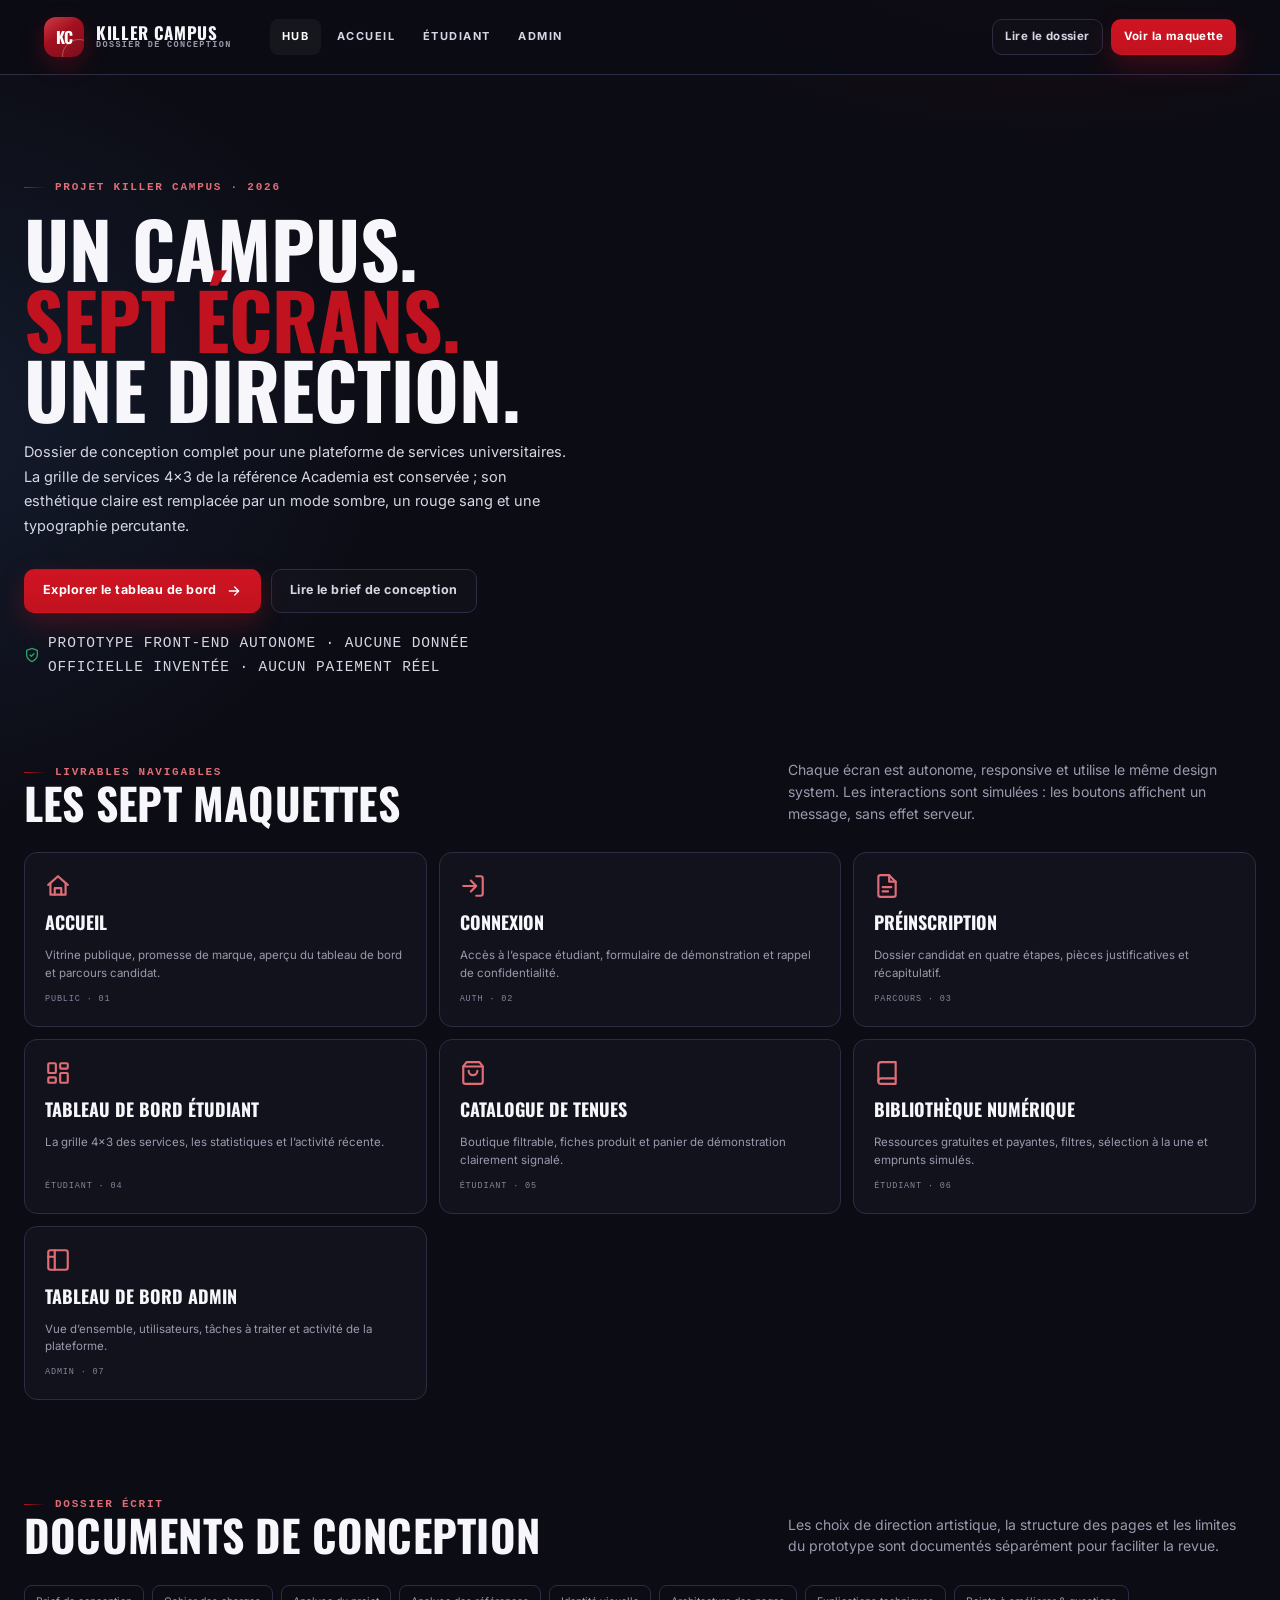
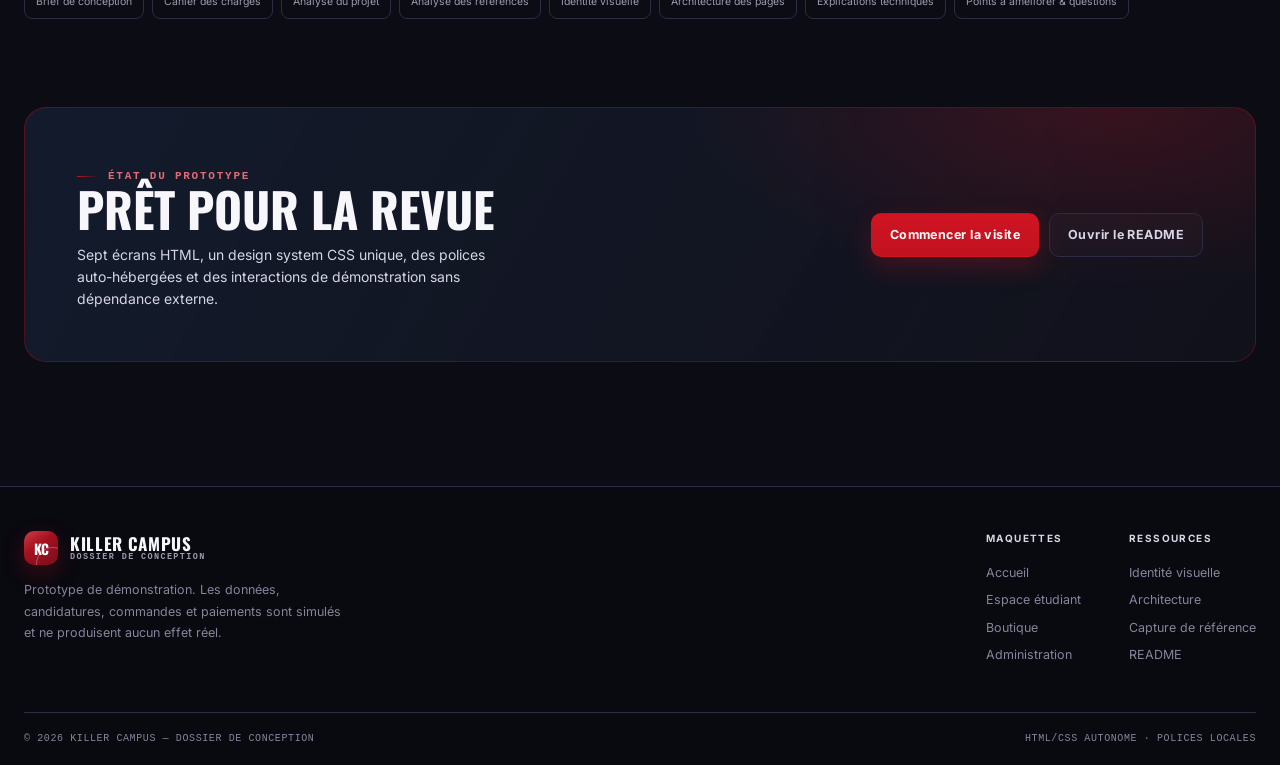
==== commit 4a76b258: "Ajoute le brief de conception pour les collegues" ====
--- a/index.html
+++ b/index.html
@@ -62,7 +62,7 @@
             Explorer le tableau de bord
             <svg class="icon icon-sm" viewBox="0 0 24 24" aria-hidden="true"><path d="M5 12h14M13 6l6 6-6 6"/></svg>
           </a>
-          <a class="btn btn--ghost" href="sources/analyse_projet.md">Lire l’analyse projet</a>
+          <a class="btn btn--ghost" href="sources/brief_conception.md">Lire le brief de conception</a>
         </div>
         <p class="hero-note">
           <svg class="icon icon-sm" viewBox="0 0 24 24" aria-hidden="true"><path d="M12 22s8-4 8-10V5l-8-3-8 3v7c0 6 8 10 8 10z"/><path d="m9 12 2 2 4-4"/></svg>
@@ -140,6 +140,7 @@
           </p>
         </div>
         <div class="doc-links">
+          <a class="doc-link" href="sources/brief_conception.md">Brief de conception</a>
           <a class="doc-link" href="sources/cahier_des_charges.md">Cahier des charges</a>
           <a class="doc-link" href="sources/analyse_projet.md">Analyse du projet</a>
           <a class="doc-link" href="sources/analyse_referes.md">Analyse des références</a>
@@ -162,7 +163,7 @@
           </div>
           <div class="cta-actions">
             <a class="btn btn--primary" href="sources/maquettes/accueil.html">Commencer la visite</a>
-            <a class="btn btn--ghost" href="README.md">Ouvrir le README</a>
+            <a class="btn btn--ghost" href="sources/README.md">Ouvrir le README</a>
           </div>
         </div>
       </section>
@@ -192,7 +193,7 @@
             <a href="sources/identite_visuelle.md">Identité visuelle</a>
             <a href="sources/architecture_pages.md">Architecture</a>
             <a href="references/referee_academia_20261029.jpg">Capture de référence</a>
-            <a href="README.md">README</a>
+            <a href="sources/README.md">README</a>
           </div>
         </div>
       </div>
